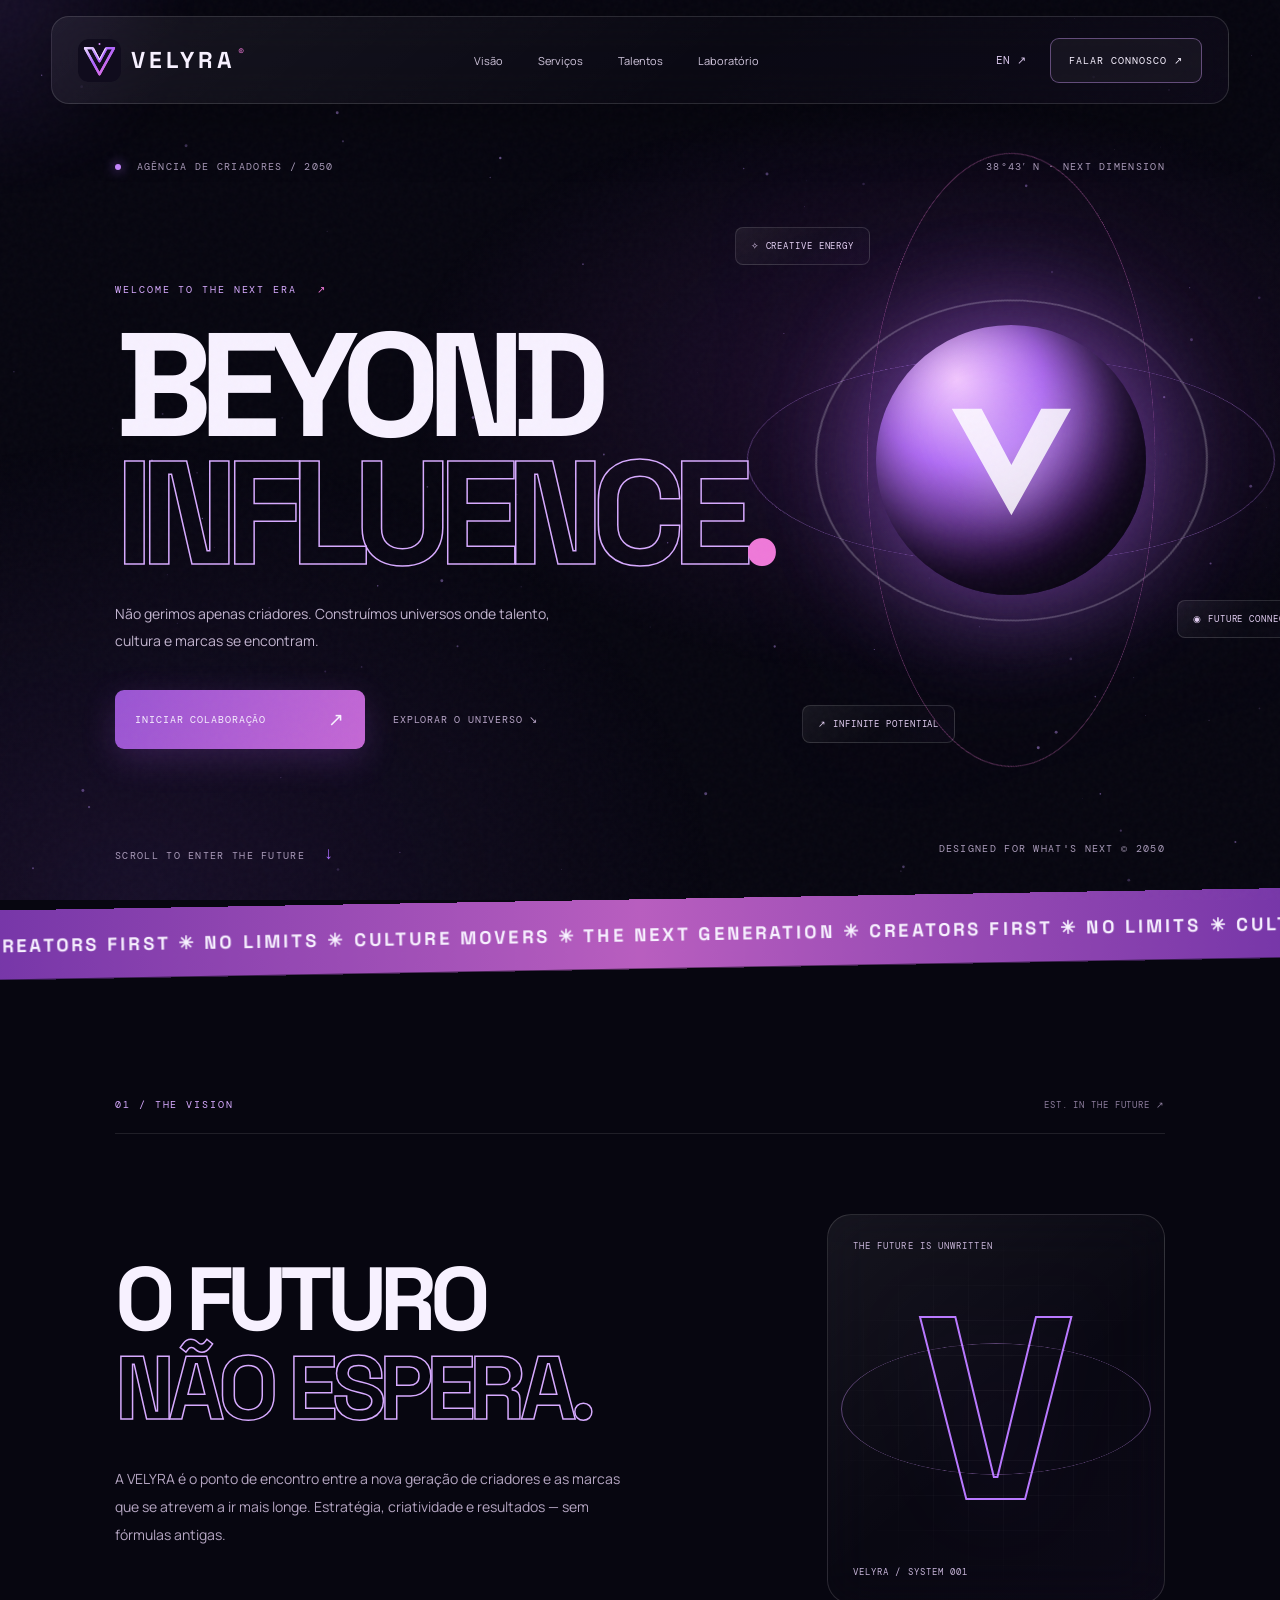
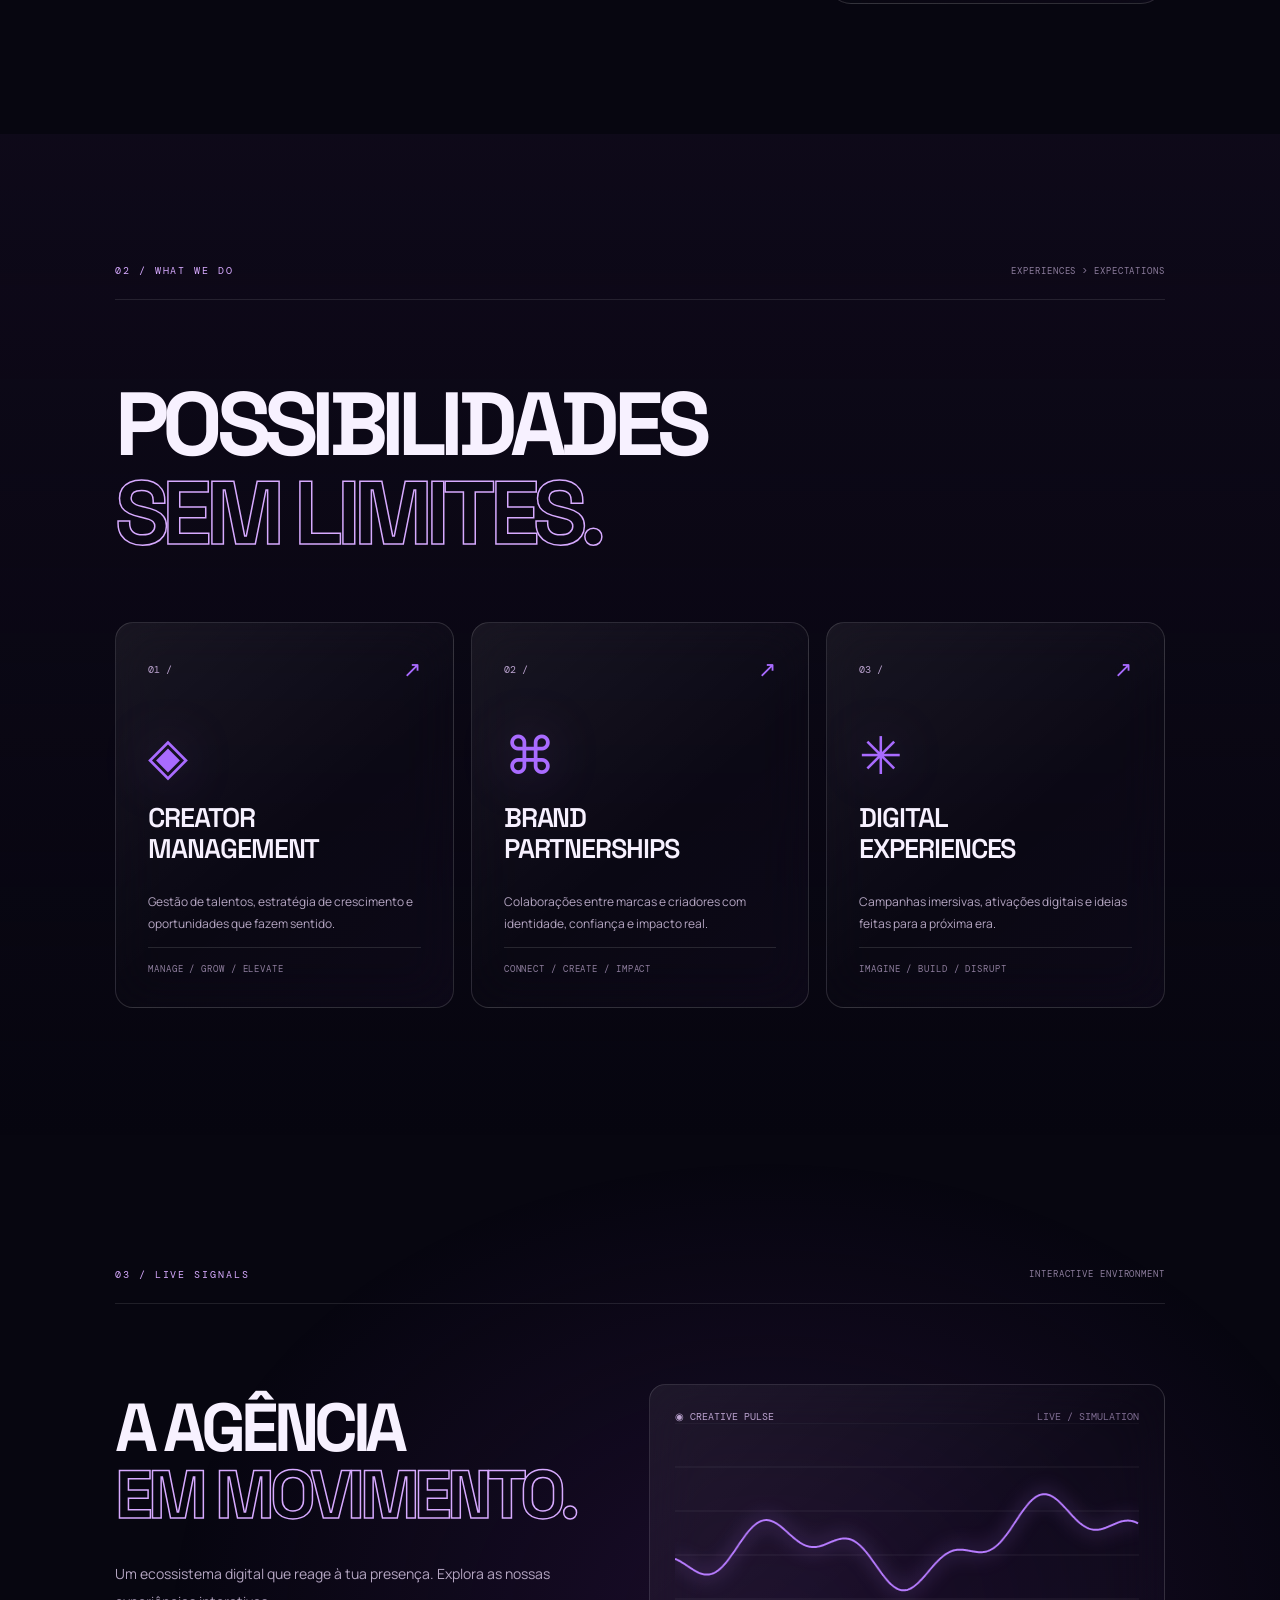
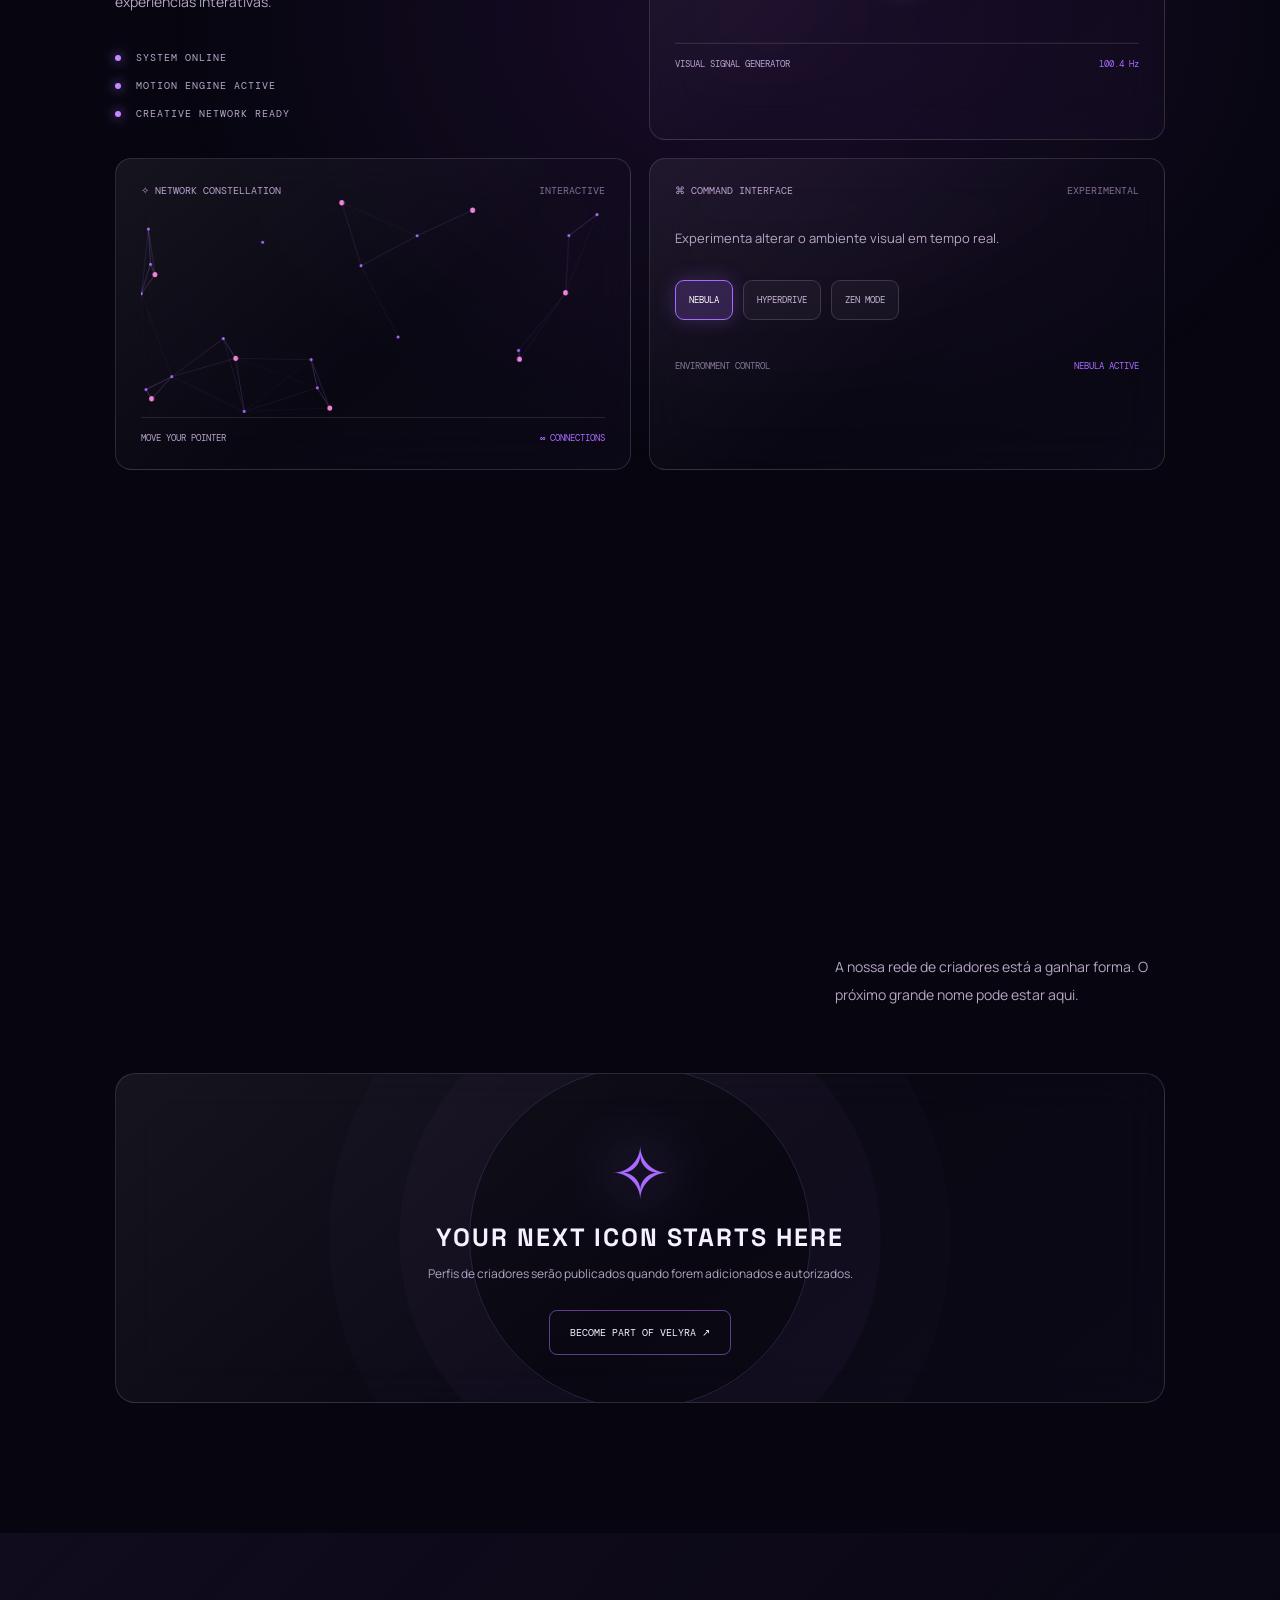
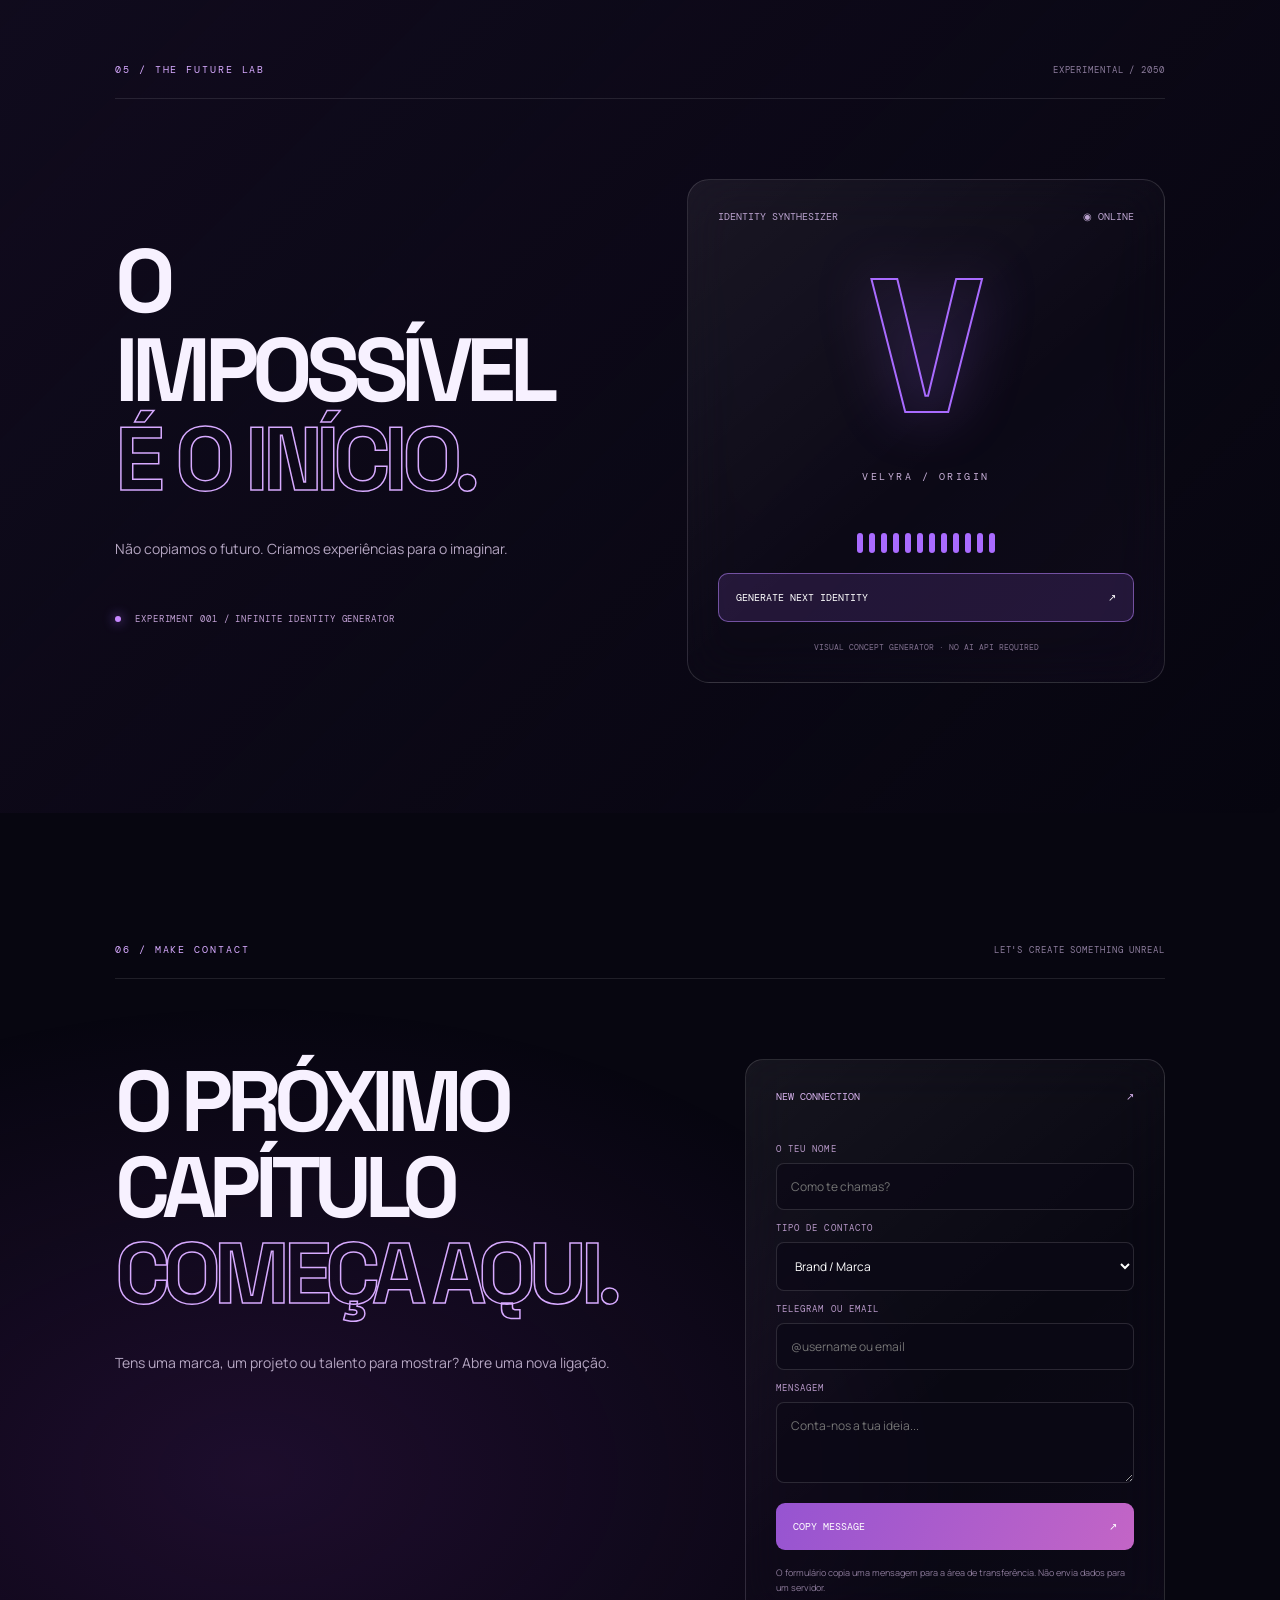
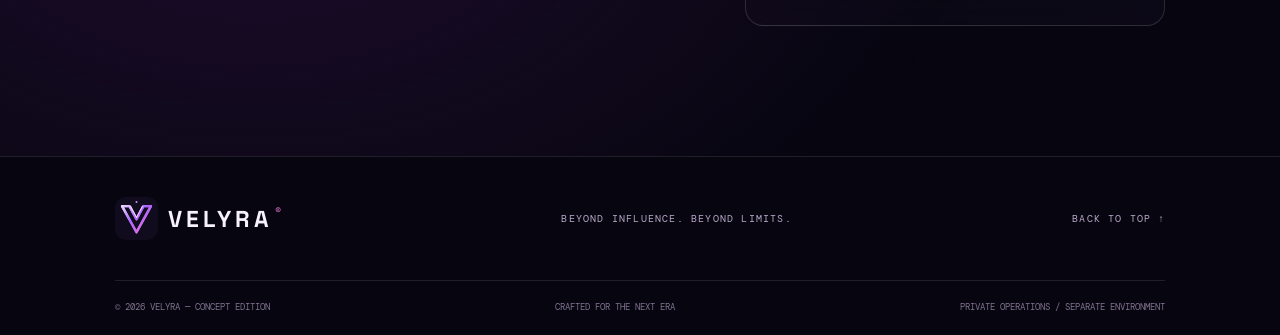
==== index.html @ 85951019 "VELYRA initial version" ====
<!doctype html><html lang="pt"><head><meta charset="utf-8"><meta name="viewport" content="width=device-width,initial-scale=1"><meta name="theme-color" content="#080711"><meta name="description" content="VELYRA — The future belongs to the creators."><title>VELYRA® — Beyond influence</title><link rel="preconnect" href="https://fonts.googleapis.com"><link rel="preconnect" href="https://fonts.gstatic.com" crossorigin><link href="https://fonts.googleapis.com/css2?family=DM+Mono:wght@400;500&family=Manrope:wght@400;500;600;700;800&family=Space+Grotesk:wght@400;500;600;700&display=swap" rel="stylesheet"><link rel="icon" href="logo.svg" type="image/svg+xml"><link rel="stylesheet" href="style.css"></head><body>
<div id="cursor-glow"></div><canvas id="starfield" aria-hidden="true"></canvas><div class="noise"></div><div class="progress" id="progress"></div>
<div class="loader" id="loader"><div class="loader-symbol"><svg viewBox="0 0 100 100"><path d="M12 17 50 85 88 17 69 17 50 53 31 17Z"/></svg></div><span>INITIALIZING THE FUTURE</span><div class="loader-bar"><i></i></div></div>
<header class="nav glass"><a href="#home" class="identity"><img src="logo.svg" alt="VELYRA logo"><span>VELYRA<sup>®</sup></span></a><nav><a href="#vision" data-pt="Visão" data-en="Vision">Visão</a><a href="#services" data-pt="Serviços" data-en="Services">Serviços</a><a href="#talent" data-pt="Talentos" data-en="Talent">Talentos</a><a href="#lab" data-pt="Laboratório" data-en="Lab">Laboratório</a></nav><div class="nav-right"><button class="language" id="langBtn">EN ↗</button><a class="nav-cta" href="#contact" data-pt="FALAR CONNOSCO ↗" data-en="LET'S TALK ↗">FALAR CONNOSCO ↗</a><button id="menuBtn" class="menu-btn" aria-label="Menu">☰</button></div></header>
<main><section id="home" class="hero"><div class="hero-metadata"><span><i class="live-dot"></i> <span data-pt="AGÊNCIA DE CRIADORES / 2050" data-en="CREATOR AGENCY / 2050">AGÊNCIA DE CRIADORES / 2050</span></span><span class="coord">38°43′ N · NEXT DIMENSION</span></div><div class="hero-text"><p class="eyebrow reveal">WELCOME TO THE NEXT ERA <span>↗</span></p><h1 class="hero-title"><span class="reveal">BEYOND</span><span class="reveal"><em>INFLUENCE</em><b>.</b></span></h1><p class="hero-sub reveal" data-pt="Não gerimos apenas criadores. Construímos universos onde talento, cultura e marcas se encontram." data-en="We don't just manage creators. We build universes where talent, culture and brands collide.">Não gerimos apenas criadores. Construímos universos onde talento, cultura e marcas se encontram.</p><div class="hero-actions reveal"><a class="primary-action magnetic" href="#contact"><span data-pt="INICIAR COLABORAÇÃO" data-en="START COLLABORATION">INICIAR COLABORAÇÃO</span><span class="arrow">↗</span></a><a class="text-action" href="#vision" data-pt="EXPLORAR O UNIVERSO ↘" data-en="EXPLORE THE UNIVERSE ↘">EXPLORAR O UNIVERSO ↘</a></div></div><div class="orbital" id="orbital"><div class="orbital-ring r1"></div><div class="orbital-ring r2"></div><div class="orbital-ring r3"></div><div class="orbital-core"><svg viewBox="0 0 100 100"><path d="M12 17 50 85 88 17 69 17 50 53 31 17Z"/></svg></div><div class="orbital-label l1 glass">✧ CREATIVE ENERGY</div><div class="orbital-label l2 glass">◉ FUTURE CONNECTED</div><div class="orbital-label l3 glass">↗ INFINITE POTENTIAL</div></div><div class="hero-bottom"><span>SCROLL TO ENTER THE FUTURE <b>↓</b></span><span>DESIGNED FOR WHAT'S NEXT © 2050</span></div></section>
<div class="marquee"><div class="marquee-track">CREATORS FIRST ✳ NO LIMITS ✳ CULTURE MOVERS ✳ THE NEXT GENERATION ✳ CREATORS FIRST ✳ NO LIMITS ✳ CULTURE MOVERS ✳ THE NEXT GENERATION ✳ </div></div>
<section id="vision" class="section vision"><div class="section-heading reveal"><span class="tag">01 / THE VISION</span><span class="section-coord">EST. IN THE FUTURE ↗</span></div><div class="vision-layout"><div><h2 class="massive reveal" data-pt="O FUTURO<br><i>NÃO ESPERA.</i>" data-en="THE FUTURE<br><i>WON'T WAIT.</i>">O FUTURO<br><i>NÃO ESPERA.</i></h2><p class="section-copy reveal" data-pt="A VELYRA é o ponto de encontro entre a nova geração de criadores e as marcas que se atrevem a ir mais longe. Estratégia, criatividade e resultados — sem fórmulas antigas." data-en="VELYRA is where the next generation of creators meets brands bold enough to go further. Strategy, creativity and results — no outdated playbooks.">A VELYRA é o ponto de encontro entre a nova geração de criadores e as marcas que se atrevem a ir mais longe. Estratégia, criatividade e resultados — sem fórmulas antigas.</p></div><div class="vision-object glass tilt"><div class="v-grid"></div><div class="v-glyph">V</div><div class="v-ring"></div><span>THE FUTURE IS UNWRITTEN</span><small>VELYRA / SYSTEM 001</small></div></div></section>
<section id="services" class="section services"><div class="section-heading reveal"><span class="tag">02 / WHAT WE DO</span><span class="section-coord">EXPERIENCES > EXPECTATIONS</span></div><h2 class="section-title reveal" data-pt="POSSIBILIDADES<br><em>SEM LIMITES.</em>" data-en="UNLIMITED<br><em>POSSIBILITIES.</em>">POSSIBILIDADES<br><em>SEM LIMITES.</em></h2><div class="service-grid"><article class="service-card glass tilt reveal"><div class="card-head"><span>01 /</span><span>↗</span></div><div class="service-icon">◈</div><h3>CREATOR<br>MANAGEMENT</h3><p data-pt="Gestão de talentos, estratégia de crescimento e oportunidades que fazem sentido." data-en="Talent management, growth strategy and opportunities that make sense.">Gestão de talentos, estratégia de crescimento e oportunidades que fazem sentido.</p><div class="card-line"></div><small>MANAGE / GROW / ELEVATE</small></article><article class="service-card glass tilt reveal"><div class="card-head"><span>02 /</span><span>↗</span></div><div class="service-icon">⌘</div><h3>BRAND<br>PARTNERSHIPS</h3><p data-pt="Colaborações entre marcas e criadores com identidade, confiança e impacto real." data-en="Brand and creator collaborations with identity, trust and genuine impact.">Colaborações entre marcas e criadores com identidade, confiança e impacto real.</p><div class="card-line"></div><small>CONNECT / CREATE / IMPACT</small></article><article class="service-card glass tilt reveal"><div class="card-head"><span>03 /</span><span>↗</span></div><div class="service-icon">✳</div><h3>DIGITAL<br>EXPERIENCES</h3><p data-pt="Campanhas imersivas, ativações digitais e ideias feitas para a próxima era." data-en="Immersive campaigns, digital activations and ideas made for the next era.">Campanhas imersivas, ativações digitais e ideias feitas para a próxima era.</p><div class="card-line"></div><small>IMAGINE / BUILD / DISRUPT</small></article></div></section>
<section class="section intelligence"><div class="section-heading reveal"><span class="tag">03 / LIVE SIGNALS</span><span class="section-coord">INTERACTIVE ENVIRONMENT</span></div><div class="intel-grid"><div class="intel-intro"><h2 class="section-title reveal" data-pt="A AGÊNCIA<br><em>EM MOVIMENTO.</em>" data-en="THE AGENCY<br><em>IN MOTION.</em>">A AGÊNCIA<br><em>EM MOVIMENTO.</em></h2><p class="section-copy reveal" data-pt="Um ecossistema digital que reage à tua presença. Explora as nossas experiências interativas." data-en="A digital ecosystem that responds to your presence. Explore our interactive experiences.">Um ecossistema digital que reage à tua presença. Explora as nossas experiências interativas.</p><div class="signal-list"><span><i></i> SYSTEM ONLINE</span><span><i></i> MOTION ENGINE ACTIVE</span><span><i></i> CREATIVE NETWORK READY</span></div></div><div class="signal-panel glass tilt"><div class="widget-head"><span>◉ CREATIVE PULSE</span><span>LIVE / SIMULATION</span></div><canvas id="pulseCanvas" width="520" height="220"></canvas><div class="widget-foot"><span>VISUAL SIGNAL GENERATOR</span><span id="pulseValue">98.4 Hz</span></div></div><div class="signal-panel glass tilt"><div class="widget-head"><span>✧ NETWORK CONSTELLATION</span><span>INTERACTIVE</span></div><canvas id="networkCanvas" width="520" height="220"></canvas><div class="widget-foot"><span>MOVE YOUR POINTER</span><span>∞ CONNECTIONS</span></div></div><div class="signal-panel glass command-widget"><div class="widget-head"><span>⌘ COMMAND INTERFACE</span><span>EXPERIMENTAL</span></div><p class="command-copy" data-pt="Experimenta alterar o ambiente visual em tempo real." data-en="Try changing the visual environment in real time.">Experimenta alterar o ambiente visual em tempo real.</p><div class="mode-options"><button class="mode-btn active" data-mode="nebula">NEBULA</button><button class="mode-btn" data-mode="hyper">HYPERDRIVE</button><button class="mode-btn" data-mode="zen">ZEN MODE</button></div><div class="command-foot">ENVIRONMENT CONTROL <span id="modeStatus">NEBULA ACTIVE</span></div></div></div></section>
<section id="talent" class="section talent"><div class="section-heading reveal"><span class="tag">04 / OUR UNIVERSE</span><span class="section-coord">TALENT DIRECTORY</span></div><div class="talent-head"><h2 class="section-title reveal" data-pt="TALENTO<br><em>SEM FRONTEIRAS.</em>" data-en="TALENT<br><em>WITHOUT BORDERS.</em>">TALENTO<br><em>SEM FRONTEIRAS.</em></h2><p class="section-copy" data-pt="A nossa rede de criadores está a ganhar forma. O próximo grande nome pode estar aqui." data-en="Our creator network is taking shape. The next big name could be here.">A nossa rede de criadores está a ganhar forma. O próximo grande nome pode estar aqui.</p></div><div class="talent-placeholder glass"><div class="talent-halo">✧</div><span>YOUR NEXT ICON STARTS HERE</span><p data-pt="Perfis de criadores serão publicados quando forem adicionados e autorizados." data-en="Creator profiles will appear once added and approved for publication.">Perfis de criadores serão publicados quando forem adicionados e autorizados.</p><a href="#contact" class="outline-action">BECOME PART OF VELYRA ↗</a></div></section>
<section id="lab" class="section lab"><div class="section-heading reveal"><span class="tag">05 / THE FUTURE LAB</span><span class="section-coord">EXPERIMENTAL / 2050</span></div><div class="lab-layout"><div><h2 class="section-title reveal" data-pt="O IMPOSSÍVEL<br><em>É O INÍCIO.</em>" data-en="IMPOSSIBLE<br><em>IS THE START.</em>">O IMPOSSÍVEL<br><em>É O INÍCIO.</em></h2><p class="section-copy" data-pt="Não copiamos o futuro. Criamos experiências para o imaginar." data-en="We don't copy the future. We create experiences to imagine it.">Não copiamos o futuro. Criamos experiências para o imaginar.</p><div class="lab-note"><i class="live-dot"></i> EXPERIMENT 001 / INFINITE IDENTITY GENERATOR</div></div><div class="lab-machine glass"><div class="machine-top"><span>IDENTITY SYNTHESIZER</span><span>◉ ONLINE</span></div><div class="machine-symbol" id="machineSymbol">V</div><div class="machine-name" id="machineName">VELYRA / ORIGIN</div><div class="machine-meter"><i></i><i></i><i></i><i></i><i></i><i></i><i></i><i></i><i></i><i></i><i></i><i></i></div><button id="generateBtn">GENERATE NEXT IDENTITY <span>↗</span></button><small>VISUAL CONCEPT GENERATOR · NO AI API REQUIRED</small></div></div></section>
<section id="contact" class="section contact-section"><div class="section-heading reveal"><span class="tag">06 / MAKE CONTACT</span><span class="section-coord">LET'S CREATE SOMETHING UNREAL</span></div><div class="contact-layout"><div><h2 class="contact-title reveal" data-pt="O PRÓXIMO<br>CAPÍTULO<br><em>COMEÇA AQUI.</em>" data-en="THE NEXT<br>CHAPTER<br><em>STARTS HERE.</em>">O PRÓXIMO<br>CAPÍTULO<br><em>COMEÇA AQUI.</em></h2><p class="section-copy" data-pt="Tens uma marca, um projeto ou talento para mostrar? Abre uma nova ligação." data-en="Have a brand, a project or talent to share? Open a new connection.">Tens uma marca, um projeto ou talento para mostrar? Abre uma nova ligação.</p></div><form class="contact-form glass" id="contactForm"><div class="form-top"><span>NEW CONNECTION</span><span>↗</span></div><label for="contactName" data-pt="O TEU NOME" data-en="YOUR NAME">O TEU NOME</label><input id="contactName" required maxlength="100" placeholder="Como te chamas?"><label for="contactType" data-pt="TIPO DE CONTACTO" data-en="CONTACT TYPE">TIPO DE CONTACTO</label><select id="contactType"><option>Brand / Marca</option><option>Creator / Criador</option><option>Other / Outro</option></select><label for="contactTelegram">TELEGRAM OU EMAIL</label><input id="contactTelegram" required maxlength="150" placeholder="@username ou email"><label for="contactMessage" data-pt="MENSAGEM" data-en="MESSAGE">MENSAGEM</label><textarea id="contactMessage" rows="3" maxlength="1000" placeholder="Conta-nos a tua ideia..."></textarea><button type="submit">COPY MESSAGE <span>↗</span></button><small data-pt="O formulário copia uma mensagem para a área de transferência. Não envia dados para um servidor." data-en="This form copies a message to your clipboard. No data is sent to a server.">O formulário copia uma mensagem para a área de transferência. Não envia dados para um servidor.</small></form></div></section></main>
<footer class="footer"><div class="footer-main"><a class="identity" href="#home"><img src="logo.svg" alt=""><span>VELYRA<sup>®</sup></span></a><span>BEYOND INFLUENCE. BEYOND LIMITS.</span><a href="#home">BACK TO TOP ↑</a></div><div class="footer-bottom"><span>© 2026 VELYRA — CONCEPT EDITION</span><span>CRAFTED FOR THE NEXT ERA</span><span>PRIVATE OPERATIONS / SEPARATE ENVIRONMENT</span></div></footer><script src="app.js" defer></script></body></html>
---- style.css ----
:root{--bg:#070610;--ink:#f7f1ff;--muted:#a39ab4;--violet:#a96bff;--pink:#ef79d9;--line:#ffffff1a;--glass:#ffffff08;--glow:#a96bff40}*{box-sizing:border-box}html{scroll-behavior:smooth}body{margin:0;background:var(--bg);color:var(--ink);font-family:Manrope,Arial,sans-serif;overflow-x:hidden}body[data-mode=hyper]{--violet:#63f5f4;--pink:#c97bff;--glow:#63f5f455}body[data-mode=zen]{--violet:#d7c4ff;--pink:#a8b5ff;--glow:#ffffff12}body[data-mode=zen] #starfield{opacity:.22}a{text-decoration:none;color:inherit}button,input,textarea,select{font:inherit}button{cursor:pointer}::selection{background:#aa69ff;color:#fff}#cursor-glow{width:420px;height:420px;border-radius:50%;position:fixed;z-index:0;pointer-events:none;background:radial-gradient(circle,var(--glow),transparent 65%);transform:translate(-50%,-50%);opacity:.45;filter:blur(22px);transition:opacity .3s}#starfield{position:fixed;inset:0;z-index:-1;width:100%;height:100%;opacity:.8;pointer-events:none}.noise{position:fixed;inset:0;pointer-events:none;z-index:20;opacity:.09;background-image:url("data:image/svg+xml,%3Csvg viewBox='0 0 200 200' xmlns='http://www.w3.org/2000/svg'%3E%3Cfilter id='n'%3E%3CfeTurbulence type='fractalNoise' baseFrequency='.9' numOctaves='3' stitchTiles='stitch'/%3E%3C/filter%3E%3Crect width='100%25' height='100%25' filter='url(%23n)' opacity='.3'/%3E%3C/svg%3E")}.progress{position:fixed;top:0;left:0;height:2px;background:linear-gradient(90deg,var(--violet),var(--pink));z-index:110;width:0;box-shadow:0 0 20px var(--violet)}.glass{background:linear-gradient(140deg,#ffffff10,#ffffff03 55%,#bd75ff08);border:1px solid #ffffff22;backdrop-filter:blur(25px);-webkit-backdrop-filter:blur(25px)}.loader{position:fixed;inset:0;z-index:120;background:#070610;display:flex;align-items:center;justify-content:center;flex-direction:column;gap:28px;transition:opacity .8s,visibility .8s}.loader.done{opacity:0;visibility:hidden}.loader-symbol{width:90px;animation:loaderPulse 1.5s ease-in-out infinite}.loader-symbol svg{fill:#a96bff}.loader>span{font:10px 'DM Mono';letter-spacing:.3em;color:#bda4d8}.loader-bar{width:190px;height:2px;background:#ffffff1a;overflow:hidden}.loader-bar i{display:block;width:100%;height:100%;background:var(--violet);animation:loadBar 1.5s ease-in-out}.nav{height:88px;position:fixed;z-index:60;top:16px;left:4%;width:92%;border-radius:18px;display:flex;align-items:center;justify-content:space-between;padding:0 26px;box-shadow:0 15px 60px #0004}.identity{display:inline-flex;align-items:center;gap:10px;font:800 23px 'Space Grotesk';letter-spacing:.18em}.identity img{width:43px;height:43px;border-radius:11px}.identity sup{font:10px Manrope;letter-spacing:0;vertical-align:top;color:var(--pink);margin-left:2px}.nav nav{display:flex;gap:35px}.nav nav a{font-size:11px;color:#d3c8df;transition:.25s}.nav nav a:hover{color:var(--pink)}.nav-right{display:flex;gap:18px;align-items:center}.language,.menu-btn{border:0;background:none;color:#d6c4e8;font:11px 'DM Mono'}.nav-cta{font:10px 'DM Mono';letter-spacing:.1em;padding:15px 18px;border:1px solid #d8a4ff66;border-radius:9px;background:#ffffff0b;transition:.25s}.nav-cta:hover{background:#ad65ff30;box-shadow:0 0 25px var(--glow)}.menu-btn{display:none;font-size:20px}.hero{min-height:880px;height:100vh;max-height:1080px;position:relative;overflow:hidden;padding:160px 9% 60px;background:radial-gradient(ellipse at 72% 43%,#51216c55,transparent 40%),radial-gradient(ellipse at 10% 100%,#39205a55,transparent 36%)}.hero-metadata,.hero-bottom{display:flex;justify-content:space-between;font:10px 'DM Mono';letter-spacing:.13em;color:#a99ab9}.hero-metadata{position:relative;z-index:2}.live-dot,.signal-list i{width:6px;height:6px;border-radius:50%;display:inline-block;background:#c788ff;box-shadow:0 0 12px var(--violet);margin-right:8px;animation:blink 2s infinite}.hero-text{position:relative;z-index:3;margin-top:110px;max-width:920px}.eyebrow,.tag{font:10px 'DM Mono';letter-spacing:.19em;color:#d7aaff}.eyebrow span{color:var(--pink);margin-left:12px}.hero-title{font:700 clamp(80px,11.5vw,188px)/.87 'Space Grotesk';letter-spacing:-.095em;margin:25px 0 24px}.hero-title>span{display:block}.hero-title em,.section-title em,.massive i,.contact-title em{font-style:normal;color:transparent;-webkit-text-stroke:1.5px #d7aaff}.hero-title b{color:var(--pink)}.hero-sub{font-size:14px;color:#c2b4cf;max-width:480px;line-height:1.9}.hero-actions{display:flex;gap:28px;align-items:center;margin-top:36px}.primary-action{display:flex;gap:38px;align-items:center;justify-content:space-between;background:linear-gradient(115deg,#9955d3,#c568d5);padding:17px 20px;border-radius:9px;min-width:250px;font:10px 'DM Mono';letter-spacing:.09em;box-shadow:0 10px 35px #b45cf533;transition:transform .2s}.primary-action:hover{box-shadow:0 10px 45px #b45cf588}.primary-action .arrow{font-size:19px}.text-action{font:10px 'DM Mono';letter-spacing:.08em;color:#b8a5c8}.orbital{position:absolute;width:min(48vw,680px);height:min(48vw,680px);top:17%;right:-3%;pointer-events:none;filter:drop-shadow(0 0 65px #b365ff44);animation:float 8s ease-in-out infinite}.orbital-ring{position:absolute;border:1px solid #c789ff66;border-radius:50%;inset:7%;transform:rotateX(67deg) rotate(-28deg);animation:orbit 22s linear infinite}.orbital-ring.r2{inset:0;transform:rotateY(62deg) rotate(40deg);border-color:#f57ad966;animation:orbitReverse 27s linear infinite}.orbital-ring.r3{inset:18%;border:2px solid #ffffff3b;transform:rotateX(35deg) rotate(20deg);animation:orbit 17s linear infinite}.orbital-core{position:absolute;inset:28%;border-radius:50%;display:grid;place-items:center;background:radial-gradient(circle at 30% 20%,#f3c8ff,#b16cf5 30%,#34114e 70%,#130b24);box-shadow:inset -25px -30px 65px #080610,0 0 110px #ad63f577;animation:coreBreath 4s ease-in-out infinite}.orbital-core svg{width:58%;fill:#ffffffd5;filter:drop-shadow(0 0 25px #fff7)}.orbital-label{position:absolute;font:9px 'DM Mono';letter-spacing:.1em;padding:12px 15px;border-radius:8px;color:#e5d0f5;animation:float 5s ease-in-out infinite}.l1{top:12%;left:5%}.l2{bottom:21%;right:0;animation-delay:-2s}.l3{bottom:4%;left:16%;animation-delay:-3s}.hero-bottom{position:absolute;bottom:36px;left:9%;right:9%}.hero-bottom b{color:var(--violet);margin-left:12px;font-size:17px}.marquee{height:68px;background:linear-gradient(90deg,#7636a8,#b85ebf,#7636a8);display:flex;align-items:center;overflow:hidden;transform:rotate(-1deg) scale(1.02);position:relative;z-index:3}.marquee-track{font:700 18px 'Space Grotesk';letter-spacing:.16em;white-space:nowrap;animation:marquee 25s linear infinite}.section{padding:130px 9%;position:relative}.section-heading{display:flex;align-items:center;justify-content:space-between;margin-bottom:80px;padding-bottom:22px;border-bottom:1px solid var(--line)}.section-coord{font:9px 'DM Mono';color:#8d7d9d;letter-spacing:.1em}.vision-layout{display:grid;grid-template-columns:1.3fr .7fr;gap:8%;align-items:center}.massive,.section-title{font:700 clamp(47px,7vw,110px)/.99 'Space Grotesk';letter-spacing:-.075em;margin:0}.section-copy{font-size:14px;line-height:2;color:#b5a6c2;max-width:510px;margin-top:32px}.vision-object{height:390px;border-radius:24px;position:relative;overflow:hidden;display:grid;place-items:center;transform-style:preserve-3d}.v-grid{position:absolute;inset:0;background-image:linear-gradient(#ffffff0d 1px,transparent 1px),linear-gradient(90deg,#ffffff0d 1px,transparent 1px);background-size:35px 35px;mask-image:radial-gradient(circle,#000,transparent 75%)}.v-glyph{font:700 260px 'Space Grotesk';color:transparent;-webkit-text-stroke:2px #b979ff;filter:drop-shadow(0 0 40px #b979ff66);animation:float 6s infinite}.v-ring{position:absolute;width:310px;height:310px;border:1px solid #d39aff66;border-radius:50%;transform:rotateX(65deg);animation:orbit 16s linear infinite}.vision-object>span,.vision-object>small{position:absolute;left:25px;font:9px 'DM Mono';letter-spacing:.12em;color:#c9b6da}.vision-object>span{top:25px}.vision-object>small{bottom:25px}.services{background:linear-gradient(180deg,#120b1eaa,transparent)}.service-grid{display:grid;grid-template-columns:repeat(3,1fr);gap:17px;margin-top:65px}.service-card{padding:32px;border-radius:18px;min-height:385px;display:flex;flex-direction:column;transition:border-color .3s,box-shadow .3s;transform-style:preserve-3d}.service-card:hover{border-color:#b878ff99;box-shadow:0 15px 70px #a864ff22}.card-head,.widget-head,.widget-foot,.machine-top{display:flex;justify-content:space-between;align-items:center;font:10px 'DM Mono';color:#bba3cf}.card-head span:last-child{font-size:22px;color:var(--violet)}.service-icon{font-size:52px;color:var(--violet);margin:35px 0 12px;filter:drop-shadow(0 0 25px var(--glow))}.service-card h3{font:600 27px/1.15 'Space Grotesk';letter-spacing:-.04em;margin:0 0 15px}.service-card p{font-size:12px;color:#b5a6c2;line-height:1.8}.card-line{height:1px;background:#ffffff1e;margin:auto 0 15px}.service-card small{font:9px 'DM Mono';letter-spacing:.1em;color:#8f7e9e}.intelligence{background:radial-gradient(ellipse at 60% 45%,#401a5e55,transparent 55%)}.intel-grid{display:grid;grid-template-columns:1fr 1fr;gap:18px}.intel-intro{padding:10px 25px 20px 0}.intel-intro .section-title{font-size:clamp(40px,5.3vw,76px)}.signal-list{display:flex;flex-direction:column;gap:15px;margin-top:35px}.signal-list span{font:10px 'DM Mono';color:#b7a6c8;letter-spacing:.1em}.signal-panel{border-radius:16px;padding:25px;min-height:305px;overflow:hidden}.widget-head span:last-child{color:#7f6d92}.signal-panel canvas{width:100%;height:220px;display:block}.widget-foot{font-size:9px;border-top:1px solid var(--line);padding-top:14px}.widget-foot span:last-child{color:var(--violet)}.command-copy{font-size:13px;color:#b6a7c5;line-height:1.8;margin:30px 0}.mode-options{display:flex;flex-wrap:wrap;gap:10px}.mode-btn{background:#ffffff09;border:1px solid #ffffff25;color:#c8b5da;border-radius:9px;padding:13px;font:9px 'DM Mono';transition:.3s}.mode-btn:hover,.mode-btn.active{background:#a96bff33;border-color:var(--violet);color:white;box-shadow:0 0 20px var(--glow)}.command-foot{display:flex;justify-content:space-between;margin-top:40px;font:9px 'DM Mono';color:#887898}.command-foot span{color:var(--violet)}.talent-head{display:flex;justify-content:space-between;align-items:end;gap:30px}.talent-head .section-copy{max-width:330px}.talent-placeholder{border-radius:20px;min-height:330px;margin-top:50px;display:flex;align-items:center;justify-content:center;flex-direction:column;text-align:center;position:relative;overflow:hidden}.talent-placeholder:before{content:'';position:absolute;width:340px;height:340px;border:1px solid #ab7be933;border-radius:50%;box-shadow:0 0 0 70px #a96bff07,0 0 0 140px #a96bff04;animation:coreBreath 5s infinite}.talent-halo{font-size:72px;color:var(--violet);filter:drop-shadow(0 0 30px var(--violet));animation:orbit 20s linear infinite}.talent-placeholder>span{font:700 25px 'Space Grotesk';letter-spacing:.08em;position:relative}.talent-placeholder p{font-size:12px;color:#b4a5c2;position:relative}.outline-action{margin-top:16px;border:1px solid #a96bff88;border-radius:8px;padding:15px 20px;font:10px 'DM Mono';position:relative}.lab{background:linear-gradient(135deg,#160e25a8,transparent)}.lab-layout{display:grid;grid-template-columns:1fr 1fr;gap:9%;align-items:center}.lab-note{margin-top:50px;font:9px 'DM Mono';letter-spacing:.1em;color:#c3a2d6}.lab-machine{padding:30px;border-radius:22px;min-height:470px;text-align:center}.machine-symbol{font:700 190px 'Space Grotesk';color:transparent;-webkit-text-stroke:2px var(--violet);text-shadow:0 0 60px var(--glow);line-height:1.3;transition:transform .4s,filter .4s}.machine-symbol.spinning{transform:rotateY(360deg) scale(.7);filter:blur(5px)}.machine-name{font:10px 'DM Mono';letter-spacing:.25em;color:#c8b0d8}.machine-meter{display:flex;justify-content:center;align-items:end;gap:6px;height:50px;margin:20px 0}.machine-meter i{width:6px;height:20px;background:var(--violet);border-radius:4px;animation:meter 1.2s infinite alternate}.machine-meter i:nth-child(3n){animation-delay:-.5s}.machine-meter i:nth-child(4n){animation-delay:-.9s}.lab-machine button{background:#a96bff25;border:1px solid #b985ff88;color:#fff;border-radius:10px;width:100%;padding:17px;font:10px 'DM Mono';display:flex;justify-content:space-between;transition:.3s}.lab-machine button:hover{background:#a96bff55}.lab-machine>small{display:block;margin-top:20px;color:#80708e;font:8px 'DM Mono'}.contact-section{background:radial-gradient(ellipse at 20% 70%,#4c1c6755,transparent 50%)}.contact-layout{display:grid;grid-template-columns:1fr 420px;gap:7%;align-items:start}.contact-title{font:700 clamp(55px,6.7vw,105px)/1 'Space Grotesk';letter-spacing:-.08em;margin:0}.contact-form{padding:30px;border-radius:18px;display:flex;flex-direction:column}.form-top{display:flex;justify-content:space-between;font:10px 'DM Mono';color:#d7b2ee;margin-bottom:28px}.contact-form label{font:9px 'DM Mono';letter-spacing:.12em;color:#b99aca;margin:12px 0 8px}.contact-form input,.contact-form select,.contact-form textarea{border:1px solid #ffffff22;background:#0c0816a8;color:white;padding:14px;border-radius:8px;outline:none;resize:vertical;font-size:12px}.contact-form input:focus,.contact-form textarea:focus{border-color:var(--violet)}.contact-form button{background:linear-gradient(115deg,#9654d1,#c365c6);border:0;color:white;padding:17px;border-radius:9px;margin-top:20px;display:flex;justify-content:space-between;font:10px 'DM Mono'}.contact-form>small{font-size:9px;color:#8d7b9b;line-height:1.6;margin-top:16px}.footer{padding:40px 9% 22px;border-top:1px solid var(--line)}.footer-main,.footer-bottom{display:flex;justify-content:space-between;align-items:center;gap:20px}.footer-main>span,.footer-main>a:last-child{font:10px 'DM Mono';letter-spacing:.12em;color:#b8a7c7}.footer-bottom{border-top:1px solid var(--line);margin-top:40px;padding-top:20px;font:9px 'DM Mono';color:#81728f}.footer-bottom a{color:#b69bcd}.reveal{opacity:0;transform:translateY(35px);transition:opacity .9s ease,transform .9s cubic-bezier(.16,1,.3,1)}.reveal.visible{opacity:1;transform:translateY(0)}@keyframes float{0%,100%{translate:0 0}50%{translate:0 -18px}}@keyframes orbit{to{rotate:360deg}}@keyframes orbitReverse{to{rotate:-360deg}}@keyframes coreBreath{0%,100%{filter:brightness(1)}50%{filter:brightness(1.35)}}@keyframes marquee{to{transform:translateX(-50%)}}@keyframes blink{50%{opacity:.3}}@keyframes meter{to{height:42px;opacity:.5}}@keyframes loaderPulse{50%{transform:scale(1.15);filter:drop-shadow(0 0 30px #a96bff)}}@keyframes loadBar{from{transform:translateX(-100%)}to{transform:translateX(0)}}
@media(max-width:1100px){.nav nav{gap:16px}.hero-title{font-size:12vw}.orbital{right:-17%;opacity:.55}.contact-layout{grid-template-columns:1fr 380px}}@media(max-width:850px){.nav{top:10px;left:3%;width:94%;height:72px;padding:0 14px}.nav nav{display:none;position:absolute;top:80px;left:0;right:0;background:#160e24f5;padding:20px;border:1px solid #ffffff30;border-radius:15px;flex-direction:column}.nav nav.open{display:flex}.menu-btn{display:block}.nav-cta{display:none}.hero{padding:160px 7% 60px;min-height:760px}.hero-text{margin-top:100px}.hero-title{font-size:13vw}.orbital{width:70vw;height:70vw;right:-27%;top:20%;opacity:.4}.hero-bottom{left:7%;right:7%}.section{padding:90px 7%}.section-heading{margin-bottom:55px}.vision-layout,.lab-layout,.contact-layout{grid-template-columns:1fr;gap:45px}.vision-object{height:300px}.service-grid{grid-template-columns:1fr}.service-card{min-height:310px}.intel-grid{grid-template-columns:1fr}.talent-head{display:block}.contact-title{font-size:10vw}.contact-form{max-width:560px}.footer-main>span{display:none}}@media(max-width:540px){.identity{font-size:18px;letter-spacing:.1em}.identity img{width:36px;height:36px}.hero{min-height:700px;padding-top:130px}.hero-text{margin-top:125px}.hero-title{font-size:14.3vw}.hero-metadata .coord,.hero-bottom span:last-child,.section-coord{display:none}.hero-actions{align-items:start;flex-direction:column}.orbital{top:15%;right:-20%;width:85vw;height:85vw}.orbital-label{display:none}.massive,.section-title{font-size:11vw}.talent-placeholder>span{font-size:16px}.contact-title{font-size:12vw}.footer-main{align-items:start;flex-direction:column}.footer-bottom{flex-wrap:wrap;font-size:8px}.section{padding:75px 6%}.hero-bottom{font-size:8px}}@media(prefers-reduced-motion:reduce){*,*:before,*:after{animation-duration:.01ms!important;transition-duration:.01ms!important;scroll-behavior:auto!important}.reveal{opacity:1;transform:none}}
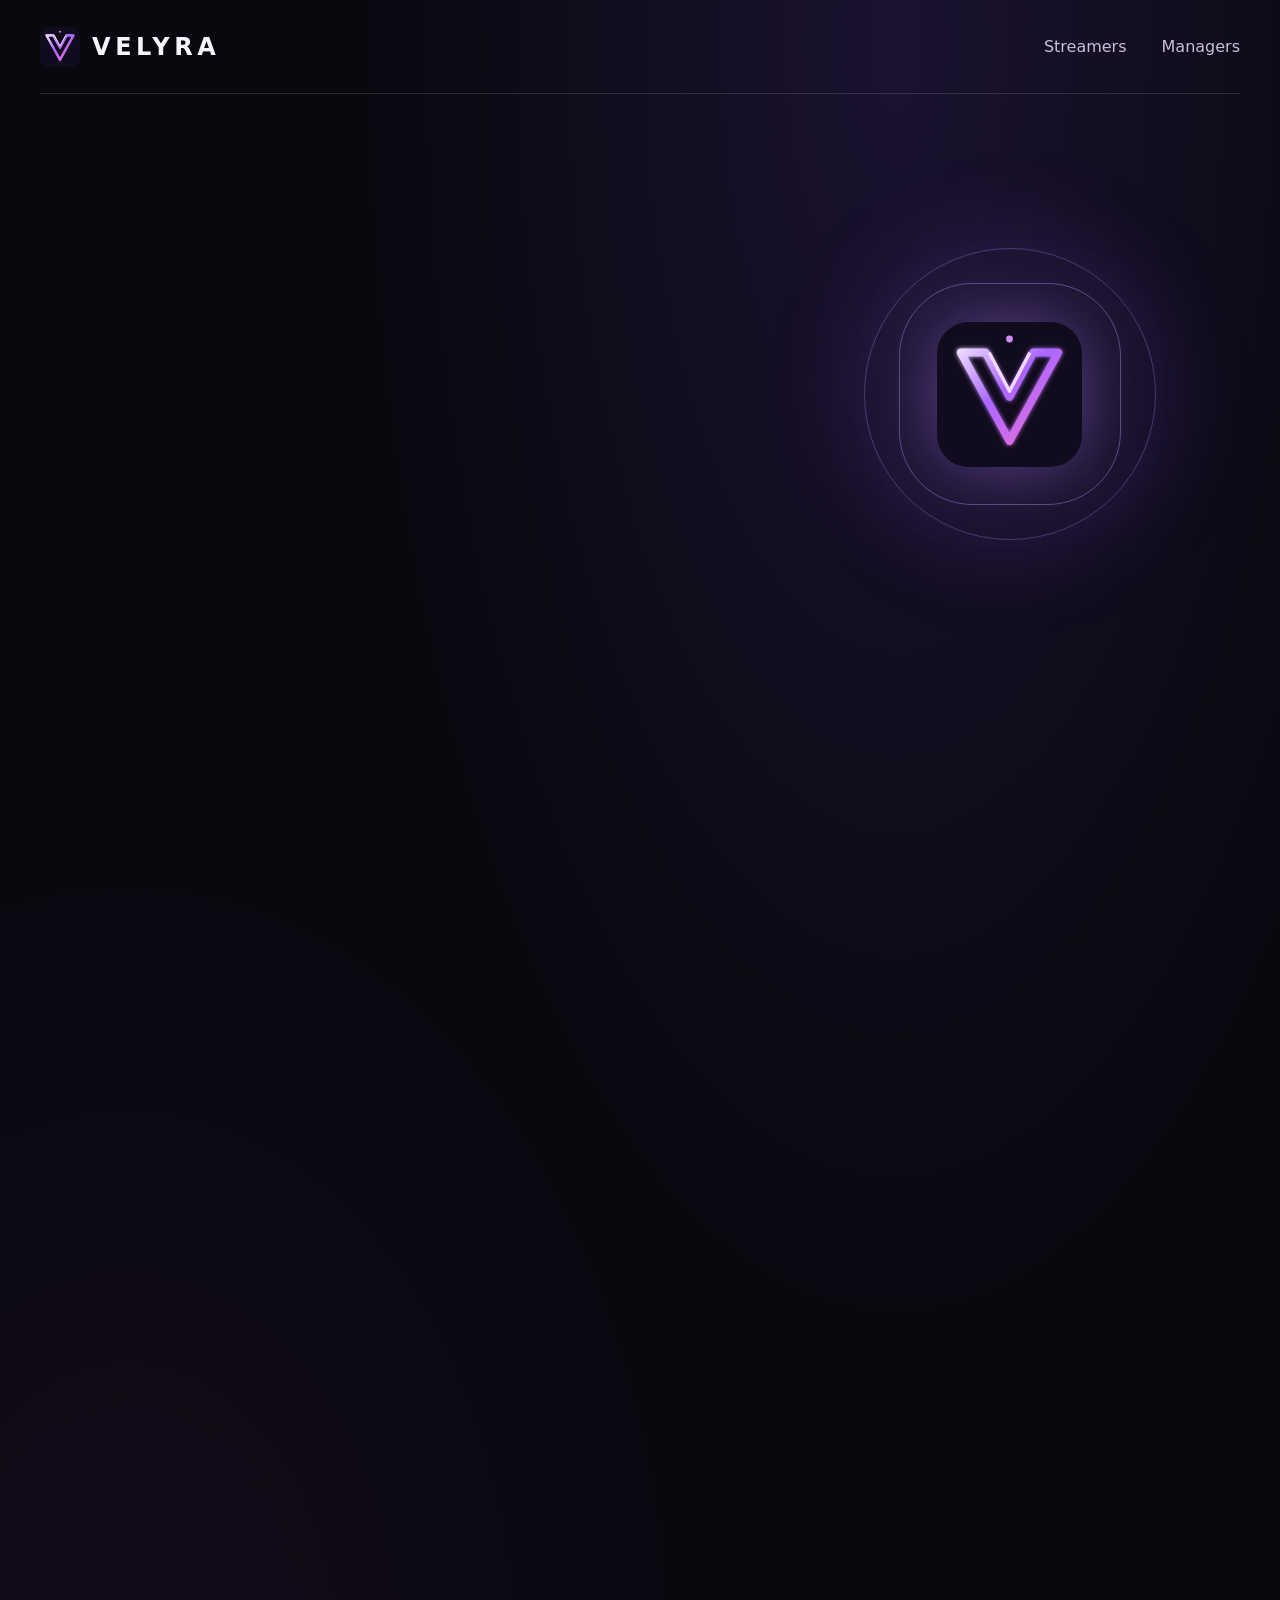
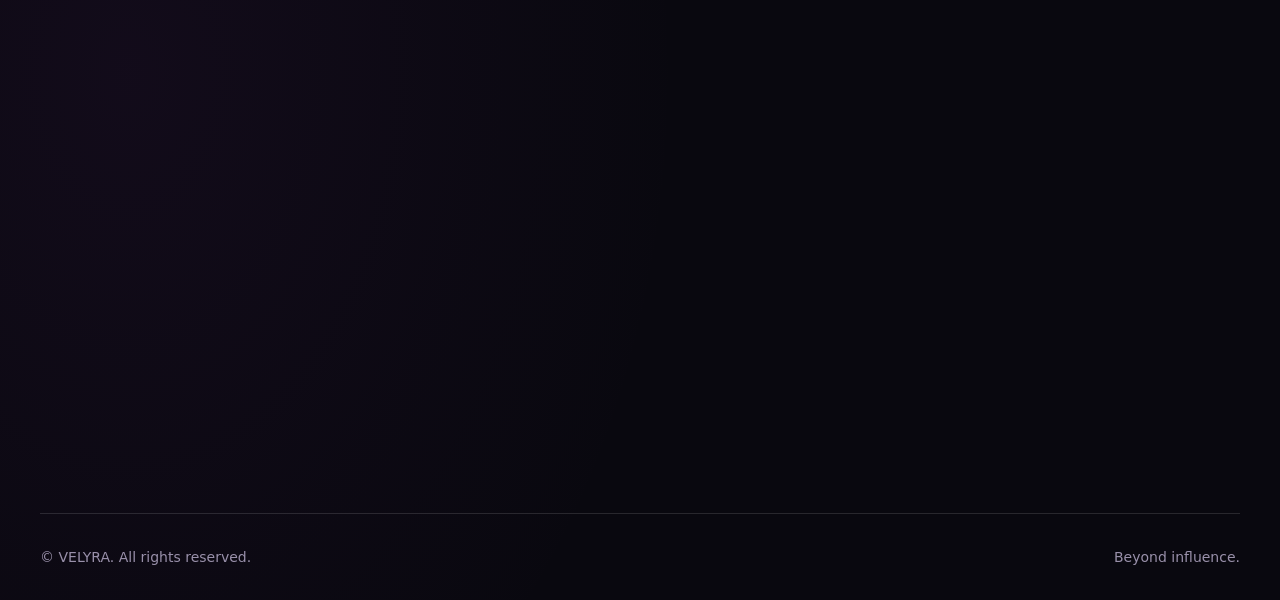
==== commit a917acf0: "VELYRA Control: update public website" ====
--- a/index.html
+++ b/index.html
@@ -1,13 +1 @@
-<!doctype html><html lang="pt"><head><meta charset="utf-8"><meta name="viewport" content="width=device-width,initial-scale=1"><meta name="theme-color" content="#080711"><meta name="description" content="VELYRA — The future belongs to the creators."><title>VELYRA® — Beyond influence</title><link rel="preconnect" href="https://fonts.googleapis.com"><link rel="preconnect" href="https://fonts.gstatic.com" crossorigin><link href="https://fonts.googleapis.com/css2?family=DM+Mono:wght@400;500&family=Manrope:wght@400;500;600;700;800&family=Space+Grotesk:wght@400;500;600;700&display=swap" rel="stylesheet"><link rel="icon" href="logo.svg" type="image/svg+xml"><link rel="stylesheet" href="style.css"></head><body>
-<div id="cursor-glow"></div><canvas id="starfield" aria-hidden="true"></canvas><div class="noise"></div><div class="progress" id="progress"></div>
-<div class="loader" id="loader"><div class="loader-symbol"><svg viewBox="0 0 100 100"><path d="M12 17 50 85 88 17 69 17 50 53 31 17Z"/></svg></div><span>INITIALIZING THE FUTURE</span><div class="loader-bar"><i></i></div></div>
-<header class="nav glass"><a href="#home" class="identity"><img src="logo.svg" alt="VELYRA logo"><span>VELYRA<sup>®</sup></span></a><nav><a href="#vision" data-pt="Visão" data-en="Vision">Visão</a><a href="#services" data-pt="Serviços" data-en="Services">Serviços</a><a href="#talent" data-pt="Talentos" data-en="Talent">Talentos</a><a href="#lab" data-pt="Laboratório" data-en="Lab">Laboratório</a></nav><div class="nav-right"><button class="language" id="langBtn">EN ↗</button><a class="nav-cta" href="#contact" data-pt="FALAR CONNOSCO ↗" data-en="LET'S TALK ↗">FALAR CONNOSCO ↗</a><button id="menuBtn" class="menu-btn" aria-label="Menu">☰</button></div></header>
-<main><section id="home" class="hero"><div class="hero-metadata"><span><i class="live-dot"></i> <span data-pt="AGÊNCIA DE CRIADORES / 2050" data-en="CREATOR AGENCY / 2050">AGÊNCIA DE CRIADORES / 2050</span></span><span class="coord">38°43′ N · NEXT DIMENSION</span></div><div class="hero-text"><p class="eyebrow reveal">WELCOME TO THE NEXT ERA <span>↗</span></p><h1 class="hero-title"><span class="reveal">BEYOND</span><span class="reveal"><em>INFLUENCE</em><b>.</b></span></h1><p class="hero-sub reveal" data-pt="Não gerimos apenas criadores. Construímos universos onde talento, cultura e marcas se encontram." data-en="We don't just manage creators. We build universes where talent, culture and brands collide.">Não gerimos apenas criadores. Construímos universos onde talento, cultura e marcas se encontram.</p><div class="hero-actions reveal"><a class="primary-action magnetic" href="#contact"><span data-pt="INICIAR COLABORAÇÃO" data-en="START COLLABORATION">INICIAR COLABORAÇÃO</span><span class="arrow">↗</span></a><a class="text-action" href="#vision" data-pt="EXPLORAR O UNIVERSO ↘" data-en="EXPLORE THE UNIVERSE ↘">EXPLORAR O UNIVERSO ↘</a></div></div><div class="orbital" id="orbital"><div class="orbital-ring r1"></div><div class="orbital-ring r2"></div><div class="orbital-ring r3"></div><div class="orbital-core"><svg viewBox="0 0 100 100"><path d="M12 17 50 85 88 17 69 17 50 53 31 17Z"/></svg></div><div class="orbital-label l1 glass">✧ CREATIVE ENERGY</div><div class="orbital-label l2 glass">◉ FUTURE CONNECTED</div><div class="orbital-label l3 glass">↗ INFINITE POTENTIAL</div></div><div class="hero-bottom"><span>SCROLL TO ENTER THE FUTURE <b>↓</b></span><span>DESIGNED FOR WHAT'S NEXT © 2050</span></div></section>
-<div class="marquee"><div class="marquee-track">CREATORS FIRST ✳ NO LIMITS ✳ CULTURE MOVERS ✳ THE NEXT GENERATION ✳ CREATORS FIRST ✳ NO LIMITS ✳ CULTURE MOVERS ✳ THE NEXT GENERATION ✳ </div></div>
-<section id="vision" class="section vision"><div class="section-heading reveal"><span class="tag">01 / THE VISION</span><span class="section-coord">EST. IN THE FUTURE ↗</span></div><div class="vision-layout"><div><h2 class="massive reveal" data-pt="O FUTURO<br><i>NÃO ESPERA.</i>" data-en="THE FUTURE<br><i>WON'T WAIT.</i>">O FUTURO<br><i>NÃO ESPERA.</i></h2><p class="section-copy reveal" data-pt="A VELYRA é o ponto de encontro entre a nova geração de criadores e as marcas que se atrevem a ir mais longe. Estratégia, criatividade e resultados — sem fórmulas antigas." data-en="VELYRA is where the next generation of creators meets brands bold enough to go further. Strategy, creativity and results — no outdated playbooks.">A VELYRA é o ponto de encontro entre a nova geração de criadores e as marcas que se atrevem a ir mais longe. Estratégia, criatividade e resultados — sem fórmulas antigas.</p></div><div class="vision-object glass tilt"><div class="v-grid"></div><div class="v-glyph">V</div><div class="v-ring"></div><span>THE FUTURE IS UNWRITTEN</span><small>VELYRA / SYSTEM 001</small></div></div></section>
-<section id="services" class="section services"><div class="section-heading reveal"><span class="tag">02 / WHAT WE DO</span><span class="section-coord">EXPERIENCES > EXPECTATIONS</span></div><h2 class="section-title reveal" data-pt="POSSIBILIDADES<br><em>SEM LIMITES.</em>" data-en="UNLIMITED<br><em>POSSIBILITIES.</em>">POSSIBILIDADES<br><em>SEM LIMITES.</em></h2><div class="service-grid"><article class="service-card glass tilt reveal"><div class="card-head"><span>01 /</span><span>↗</span></div><div class="service-icon">◈</div><h3>CREATOR<br>MANAGEMENT</h3><p data-pt="Gestão de talentos, estratégia de crescimento e oportunidades que fazem sentido." data-en="Talent management, growth strategy and opportunities that make sense.">Gestão de talentos, estratégia de crescimento e oportunidades que fazem sentido.</p><div class="card-line"></div><small>MANAGE / GROW / ELEVATE</small></article><article class="service-card glass tilt reveal"><div class="card-head"><span>02 /</span><span>↗</span></div><div class="service-icon">⌘</div><h3>BRAND<br>PARTNERSHIPS</h3><p data-pt="Colaborações entre marcas e criadores com identidade, confiança e impacto real." data-en="Brand and creator collaborations with identity, trust and genuine impact.">Colaborações entre marcas e criadores com identidade, confiança e impacto real.</p><div class="card-line"></div><small>CONNECT / CREATE / IMPACT</small></article><article class="service-card glass tilt reveal"><div class="card-head"><span>03 /</span><span>↗</span></div><div class="service-icon">✳</div><h3>DIGITAL<br>EXPERIENCES</h3><p data-pt="Campanhas imersivas, ativações digitais e ideias feitas para a próxima era." data-en="Immersive campaigns, digital activations and ideas made for the next era.">Campanhas imersivas, ativações digitais e ideias feitas para a próxima era.</p><div class="card-line"></div><small>IMAGINE / BUILD / DISRUPT</small></article></div></section>
-<section class="section intelligence"><div class="section-heading reveal"><span class="tag">03 / LIVE SIGNALS</span><span class="section-coord">INTERACTIVE ENVIRONMENT</span></div><div class="intel-grid"><div class="intel-intro"><h2 class="section-title reveal" data-pt="A AGÊNCIA<br><em>EM MOVIMENTO.</em>" data-en="THE AGENCY<br><em>IN MOTION.</em>">A AGÊNCIA<br><em>EM MOVIMENTO.</em></h2><p class="section-copy reveal" data-pt="Um ecossistema digital que reage à tua presença. Explora as nossas experiências interativas." data-en="A digital ecosystem that responds to your presence. Explore our interactive experiences.">Um ecossistema digital que reage à tua presença. Explora as nossas experiências interativas.</p><div class="signal-list"><span><i></i> SYSTEM ONLINE</span><span><i></i> MOTION ENGINE ACTIVE</span><span><i></i> CREATIVE NETWORK READY</span></div></div><div class="signal-panel glass tilt"><div class="widget-head"><span>◉ CREATIVE PULSE</span><span>LIVE / SIMULATION</span></div><canvas id="pulseCanvas" width="520" height="220"></canvas><div class="widget-foot"><span>VISUAL SIGNAL GENERATOR</span><span id="pulseValue">98.4 Hz</span></div></div><div class="signal-panel glass tilt"><div class="widget-head"><span>✧ NETWORK CONSTELLATION</span><span>INTERACTIVE</span></div><canvas id="networkCanvas" width="520" height="220"></canvas><div class="widget-foot"><span>MOVE YOUR POINTER</span><span>∞ CONNECTIONS</span></div></div><div class="signal-panel glass command-widget"><div class="widget-head"><span>⌘ COMMAND INTERFACE</span><span>EXPERIMENTAL</span></div><p class="command-copy" data-pt="Experimenta alterar o ambiente visual em tempo real." data-en="Try changing the visual environment in real time.">Experimenta alterar o ambiente visual em tempo real.</p><div class="mode-options"><button class="mode-btn active" data-mode="nebula">NEBULA</button><button class="mode-btn" data-mode="hyper">HYPERDRIVE</button><button class="mode-btn" data-mode="zen">ZEN MODE</button></div><div class="command-foot">ENVIRONMENT CONTROL <span id="modeStatus">NEBULA ACTIVE</span></div></div></div></section>
-<section id="talent" class="section talent"><div class="section-heading reveal"><span class="tag">04 / OUR UNIVERSE</span><span class="section-coord">TALENT DIRECTORY</span></div><div class="talent-head"><h2 class="section-title reveal" data-pt="TALENTO<br><em>SEM FRONTEIRAS.</em>" data-en="TALENT<br><em>WITHOUT BORDERS.</em>">TALENTO<br><em>SEM FRONTEIRAS.</em></h2><p class="section-copy" data-pt="A nossa rede de criadores está a ganhar forma. O próximo grande nome pode estar aqui." data-en="Our creator network is taking shape. The next big name could be here.">A nossa rede de criadores está a ganhar forma. O próximo grande nome pode estar aqui.</p></div><div class="talent-placeholder glass"><div class="talent-halo">✧</div><span>YOUR NEXT ICON STARTS HERE</span><p data-pt="Perfis de criadores serão publicados quando forem adicionados e autorizados." data-en="Creator profiles will appear once added and approved for publication.">Perfis de criadores serão publicados quando forem adicionados e autorizados.</p><a href="#contact" class="outline-action">BECOME PART OF VELYRA ↗</a></div></section>
-<section id="lab" class="section lab"><div class="section-heading reveal"><span class="tag">05 / THE FUTURE LAB</span><span class="section-coord">EXPERIMENTAL / 2050</span></div><div class="lab-layout"><div><h2 class="section-title reveal" data-pt="O IMPOSSÍVEL<br><em>É O INÍCIO.</em>" data-en="IMPOSSIBLE<br><em>IS THE START.</em>">O IMPOSSÍVEL<br><em>É O INÍCIO.</em></h2><p class="section-copy" data-pt="Não copiamos o futuro. Criamos experiências para o imaginar." data-en="We don't copy the future. We create experiences to imagine it.">Não copiamos o futuro. Criamos experiências para o imaginar.</p><div class="lab-note"><i class="live-dot"></i> EXPERIMENT 001 / INFINITE IDENTITY GENERATOR</div></div><div class="lab-machine glass"><div class="machine-top"><span>IDENTITY SYNTHESIZER</span><span>◉ ONLINE</span></div><div class="machine-symbol" id="machineSymbol">V</div><div class="machine-name" id="machineName">VELYRA / ORIGIN</div><div class="machine-meter"><i></i><i></i><i></i><i></i><i></i><i></i><i></i><i></i><i></i><i></i><i></i><i></i></div><button id="generateBtn">GENERATE NEXT IDENTITY <span>↗</span></button><small>VISUAL CONCEPT GENERATOR · NO AI API REQUIRED</small></div></div></section>
-<section id="contact" class="section contact-section"><div class="section-heading reveal"><span class="tag">06 / MAKE CONTACT</span><span class="section-coord">LET'S CREATE SOMETHING UNREAL</span></div><div class="contact-layout"><div><h2 class="contact-title reveal" data-pt="O PRÓXIMO<br>CAPÍTULO<br><em>COMEÇA AQUI.</em>" data-en="THE NEXT<br>CHAPTER<br><em>STARTS HERE.</em>">O PRÓXIMO<br>CAPÍTULO<br><em>COMEÇA AQUI.</em></h2><p class="section-copy" data-pt="Tens uma marca, um projeto ou talento para mostrar? Abre uma nova ligação." data-en="Have a brand, a project or talent to share? Open a new connection.">Tens uma marca, um projeto ou talento para mostrar? Abre uma nova ligação.</p></div><form class="contact-form glass" id="contactForm"><div class="form-top"><span>NEW CONNECTION</span><span>↗</span></div><label for="contactName" data-pt="O TEU NOME" data-en="YOUR NAME">O TEU NOME</label><input id="contactName" required maxlength="100" placeholder="Como te chamas?"><label for="contactType" data-pt="TIPO DE CONTACTO" data-en="CONTACT TYPE">TIPO DE CONTACTO</label><select id="contactType"><option>Brand / Marca</option><option>Creator / Criador</option><option>Other / Outro</option></select><label for="contactTelegram">TELEGRAM OU EMAIL</label><input id="contactTelegram" required maxlength="150" placeholder="@username ou email"><label for="contactMessage" data-pt="MENSAGEM" data-en="MESSAGE">MENSAGEM</label><textarea id="contactMessage" rows="3" maxlength="1000" placeholder="Conta-nos a tua ideia..."></textarea><button type="submit">COPY MESSAGE <span>↗</span></button><small data-pt="O formulário copia uma mensagem para a área de transferência. Não envia dados para um servidor." data-en="This form copies a message to your clipboard. No data is sent to a server.">O formulário copia uma mensagem para a área de transferência. Não envia dados para um servidor.</small></form></div></section></main>
-<footer class="footer"><div class="footer-main"><a class="identity" href="#home"><img src="logo.svg" alt=""><span>VELYRA<sup>®</sup></span></a><span>BEYOND INFLUENCE. BEYOND LIMITS.</span><a href="#home">BACK TO TOP ↑</a></div><div class="footer-bottom"><span>© 2026 VELYRA — CONCEPT EDITION</span><span>CRAFTED FOR THE NEXT ERA</span><span>PRIVATE OPERATIONS / SEPARATE ENVIRONMENT</span></div></footer><script src="app.js" defer></script></body></html>
+<!doctype html><html lang="pt"><head><meta charset="utf-8"><meta name="viewport" content="width=device-width,initial-scale=1"><meta name="theme-color" content="#09080f"><meta name="description" content="VELYRA — Representação de streamers e managers."><title>VELYRA — Beyond Influence</title><link rel="icon" href="/logo.svg"><link rel="stylesheet" href="/assets/style.css"></head><body><div class="shell"><header class="nav"><a class="brand" href="/"><img alt="" src="/logo.svg">VELYRA</a><nav class="menu"><a href="#streamers">Streamers</a><a href="#managers">Managers</a></nav></header><main><section class="hero"><div class="reveal"><div class="eyebrow">Creator management agency</div><h1>Talent.<br><span>Elevated.</span></h1><p>Representamos streamers e managers que querem ir mais longe. Estratégia, ligações e oportunidades — tudo num só lugar.</p><div class="actions"><a class="btn primary" href="#streamers">Explorar streamers ↗</a><a class="btn" href="#managers">Conhecer managers</a></div></div><div class="orb" aria-hidden="true"><img src="/logo.svg" alt=""></div></section><section class="directory reveal" id="streamers"><div class="section-title"><div><div class="eyebrow">Our creators</div><h2>Streamers</h2></div><p>Criadores com identidade própria, comunidades fortes e ambição para crescer.</p></div><div id="streamer-list" class="grid" aria-live="polite"><div class="empty"><h3>A preparar os perfis</h3><p>Os streamers publicados vão aparecer aqui.</p></div></div></section><section class="directory reveal" id="managers"><div class="section-title"><div><div class="eyebrow">Our team</div><h2>Managers</h2></div><p>Estratégia, negociação e acompanhamento personalizado para cada parceria.</p></div><div id="manager-list" class="grid" aria-live="polite"><div class="empty"><h3>A preparar a equipa</h3><p>Os managers publicados vão aparecer aqui.</p></div></div></section><section class="cta reveal"><h2>Let's build something.</h2><p>Novas colaborações começam com boas ligações.</p></section></main><footer class="footer"><span>© <span id="year"></span> VELYRA. All rights reserved.</span><span>Beyond influence.</span></footer></div><script type="module" src="/assets/site.js"></script></body></html>
--- a/assets/style.css
+++ b/assets/style.css
@@ -0,0 +1 @@
+:root{font-family:Inter,ui-sans-serif,system-ui,-apple-system,Segoe UI,sans-serif;color:#f6f3ff;background:#09080f;font-synthesis:none}*{box-sizing:border-box}html{scroll-behavior:smooth}body{margin:0;min-height:100vh;background:radial-gradient(ellipse at 70% 2%,#7c4ee326,transparent 42%),radial-gradient(ellipse at 10% 76%,#8133a014,transparent 34%),#09080f}a{color:inherit;text-decoration:none}button,input,textarea,select{font:inherit}button{cursor:pointer}.shell{width:min(1200px,calc(100% - 48px));margin:0 auto}.nav{height:94px;display:flex;align-items:center;justify-content:space-between;border-bottom:1px solid #fff2}.brand{display:flex;align-items:center;gap:12px;font-size:24px;font-weight:800;letter-spacing:.19em}.brand img{width:40px;height:40px}.menu{display:flex;gap:35px}.menu a{font-size:16px;color:#c8bfd9;transition:color .2s}.menu a:hover{color:white}.hero{min-height:600px;display:grid;grid-template-columns:1.2fr .8fr;align-items:center;gap:48px}.eyebrow{font-size:12px;letter-spacing:.23em;font-weight:750;text-transform:uppercase;color:#bba0fb}.eyebrow:before{content:"";display:inline-block;width:24px;height:2px;background:#bba0fb;vertical-align:middle;margin-right:10px}.hero h1{margin:22px 0 24px;font-size:clamp(60px,8vw,110px);line-height:1.04;letter-spacing:-.072em}.hero h1 span{color:#ad8aff}.hero p{color:#b1a7c0;font-size:20px;line-height:1.7;max-width:590px;margin:0 0 32px}.actions{display:flex;gap:14px;flex-wrap:wrap}.btn{border:1px solid #ffffff35;background:#ffffff0c;color:#fff;padding:16px 25px;border-radius:14px;min-height:56px;font-size:16px;font-weight:600;display:inline-flex;justify-content:center;align-items:center;gap:10px;backdrop-filter:blur(18px);transition:transform .2s,background .2s,border .2s}.btn:hover{transform:translateY(-3px);background:#a582ff23;border-color:#b696ff88}.btn.primary{background:linear-gradient(135deg,#a983ff,#7048db);border-color:transparent;box-shadow:0 10px 42px #8c58ee2d}.orb{display:grid;place-items:center;position:relative;height:390px}.orb:before{content:"";width:290px;height:290px;border-radius:50%;border:1px solid #b796ff55;box-shadow:inset 0 0 100px #8050e122,0 0 100px #8b57f239;animation:float 7s ease-in-out infinite}.orb:after{content:"";position:absolute;width:220px;height:220px;border-radius:33%;border:1px solid #b59cff66;animation:spin 26s linear infinite}.orb img{position:absolute;width:145px;filter:drop-shadow(0 0 38px #ab7cff88)}@keyframes float{50%{transform:translateY(-18px)}}@keyframes spin{to{transform:rotate(360deg)}}.directory{padding:93px 0;border-top:1px solid #ffffff1a}.section-title{display:flex;justify-content:space-between;gap:36px;align-items:end;margin-bottom:36px}.section-title h2{font-size:clamp(45px,5vw,70px);letter-spacing:-.055em;margin:12px 0 0}.section-title p{font-size:18px;max-width:430px;line-height:1.65;color:#b0a5c0;margin:0}.grid{display:grid;grid-template-columns:repeat(3,minmax(0,1fr));gap:20px}.profile{background:linear-gradient(165deg,#ffffff12,#ffffff04);border:1px solid #ffffff25;border-radius:22px;padding:25px;min-height:280px;transition:transform .2s,border-color .2s}.profile:hover{transform:translateY(-5px);border-color:#a883ff80}.profile img,.profile .avatar{width:100%;aspect-ratio:5/3.5;object-fit:cover;border-radius:16px;background:radial-gradient(circle,#8461c835,#1a1429);border:1px solid #ffffff18}.profile .avatar{display:grid;place-items:center;font-size:64px;color:#cab0fc}.profile h3{font-size:25px;margin:21px 0 8px}.profile p{font-size:16px;line-height:1.6;color:#b1a7bf;margin:0}.profile .role{font-size:14px;color:#bca3f9;margin-bottom:9px}.socials{display:flex;flex-wrap:wrap;gap:12px;margin-top:20px}.socials a{font-size:14px;color:#ddccff;border-bottom:1px solid #ac7cfc6e}.empty{grid-column:1/-1;min-height:210px;border:1px dashed #ffffff35;border-radius:22px;display:flex;flex-direction:column;justify-content:center;align-items:center;text-align:center;padding:35px;background:#ffffff05}.empty h3{font-size:25px;margin:0 0 8px}.empty p{font-size:16px;color:#aaa1ba;max-width:550px;line-height:1.7;margin:0}.cta{margin:40px 0 90px;border-radius:27px;border:1px solid #a97bff55;padding:55px;background:radial-gradient(ellipse at right top,#a47cff2b,transparent 70%),#ffffff09}.cta h2{font-size:clamp(36px,5vw,58px);letter-spacing:-.05em;margin:0 0 14px}.cta p{font-size:18px;line-height:1.6;color:#b2a8c0;margin:0}.footer{border-top:1px solid #ffffff20;display:flex;justify-content:space-between;gap:15px;padding:35px 0;color:#9990aa;font-size:14px}.reveal{opacity:0;transform:translateY(22px);transition:opacity .75s,transform .75s}.reveal.visible{opacity:1;transform:none}@media(max-width:850px){.hero{grid-template-columns:1fr;padding:80px 0}.orb{grid-row:1;height:260px}.orb:before{width:185px;height:185px}.orb:after{width:150px;height:150px}.orb img{width:100px}.grid{grid-template-columns:repeat(2,1fr)}.section-title{display:block}.section-title p{margin:15px 0 0}}@media(max-width:590px){.shell{width:calc(100% - 36px)}.nav{height:82px}.brand{font-size:19px;gap:8px}.brand img{width:33px}.menu{gap:18px}.menu a{font-size:14px}.hero{padding:55px 0 78px;gap:0}.hero h1{font-size:57px}.hero p{font-size:18px}.grid{grid-template-columns:1fr}.directory{padding:70px 0}.cta{padding:35px;margin:35px 0 70px}.footer{flex-wrap:wrap}}@media(prefers-reduced-motion:reduce){*,*:before,*:after{animation:none!important;transition:none!important}.reveal{opacity:1;transform:none}}
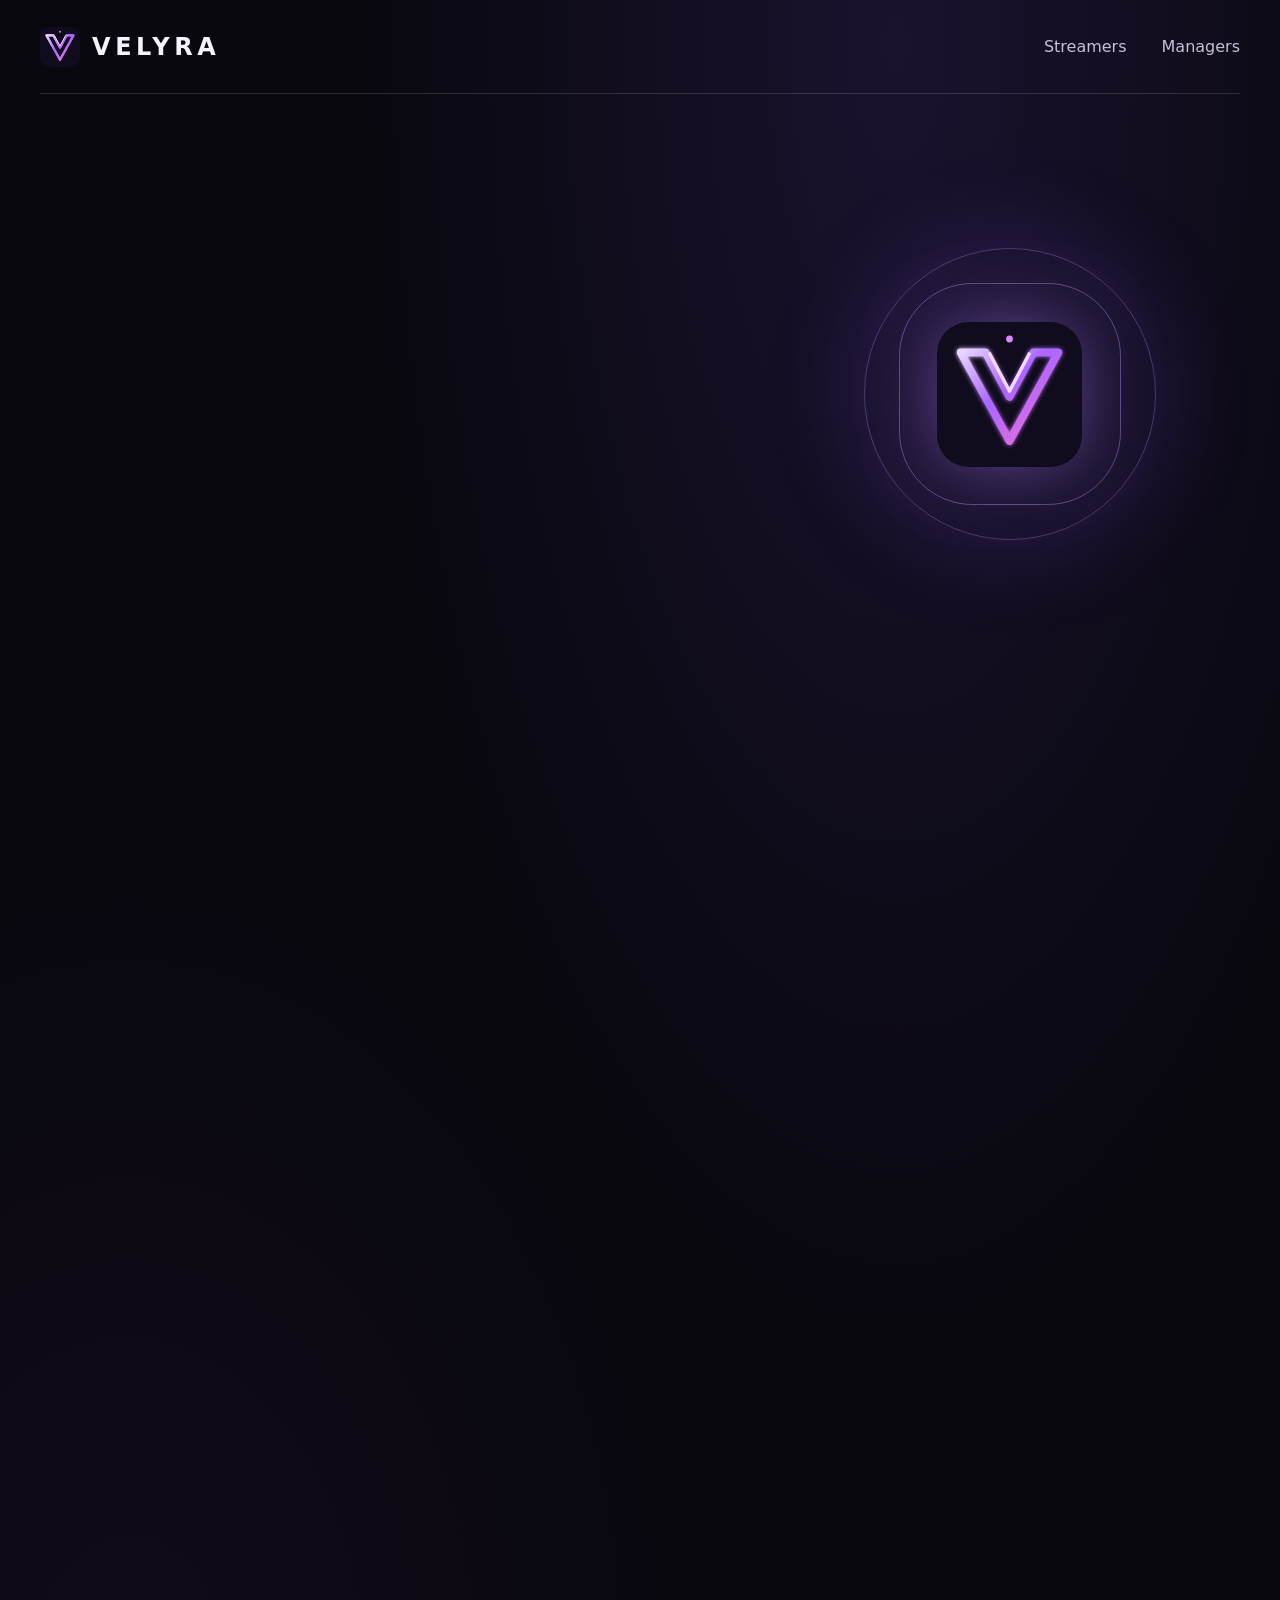
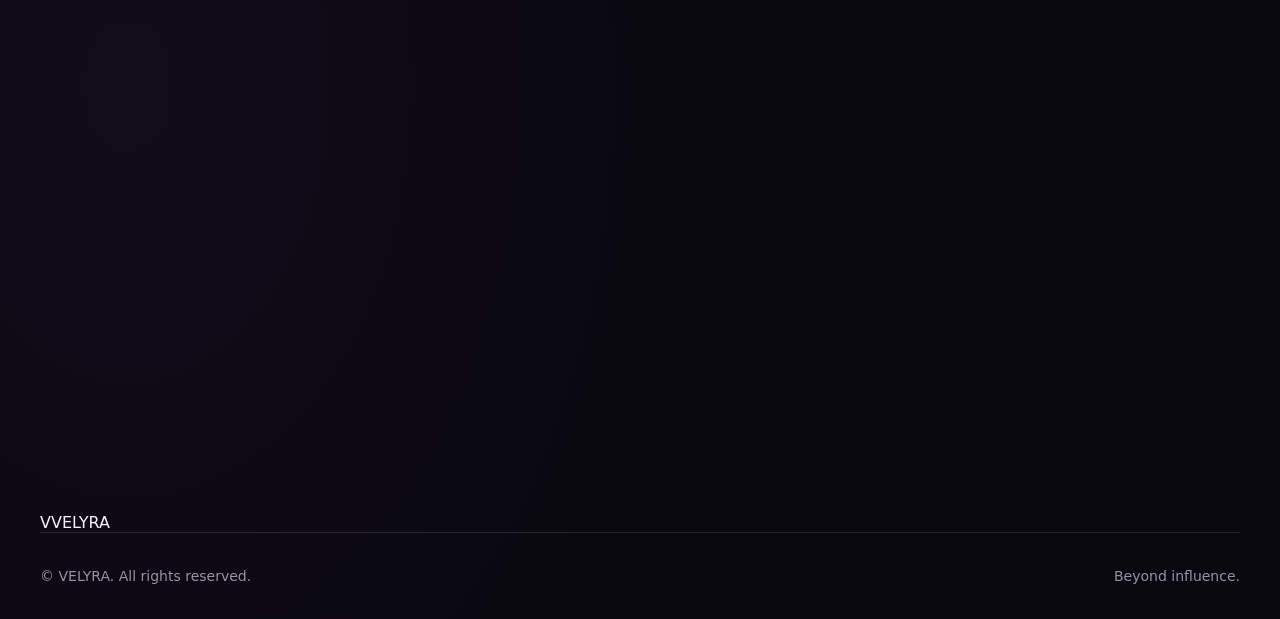
==== commit 8eb72c0f: "Add cinematic purple bubble transition to hero navigation" ====
--- a/index.html
+++ b/index.html
@@ -1 +1 @@
-<!doctype html><html lang="pt"><head><meta charset="utf-8"><meta name="viewport" content="width=device-width,initial-scale=1"><meta name="theme-color" content="#09080f"><meta name="description" content="VELYRA — Representação de streamers e managers."><title>VELYRA — Beyond Influence</title><link rel="icon" href="/logo.svg"><link rel="stylesheet" href="/assets/style.css"></head><body><div class="shell"><header class="nav"><a class="brand" href="/"><img alt="" src="/logo.svg">VELYRA</a><nav class="menu"><a href="#streamers">Streamers</a><a href="#managers">Managers</a></nav></header><main><section class="hero"><div class="reveal"><div class="eyebrow">Creator management agency</div><h1>Talent.<br><span>Elevated.</span></h1><p>Representamos streamers e managers que querem ir mais longe. Estratégia, ligações e oportunidades — tudo num só lugar.</p><div class="actions"><a class="btn primary" href="#streamers">Explorar streamers ↗</a><a class="btn" href="#managers">Conhecer managers</a></div></div><div class="orb" aria-hidden="true"><img src="/logo.svg" alt=""></div></section><section class="directory reveal" id="streamers"><div class="section-title"><div><div class="eyebrow">Our creators</div><h2>Streamers</h2></div><p>Criadores com identidade própria, comunidades fortes e ambição para crescer.</p></div><div id="streamer-list" class="grid" aria-live="polite"><div class="empty"><h3>A preparar os perfis</h3><p>Os streamers publicados vão aparecer aqui.</p></div></div></section><section class="directory reveal" id="managers"><div class="section-title"><div><div class="eyebrow">Our team</div><h2>Managers</h2></div><p>Estratégia, negociação e acompanhamento personalizado para cada parceria.</p></div><div id="manager-list" class="grid" aria-live="polite"><div class="empty"><h3>A preparar a equipa</h3><p>Os managers publicados vão aparecer aqui.</p></div></div></section><section class="cta reveal"><h2>Let's build something.</h2><p>Novas colaborações começam com boas ligações.</p></section></main><footer class="footer"><span>© <span id="year"></span> VELYRA. All rights reserved.</span><span>Beyond influence.</span></footer></div><script type="module" src="/assets/site.js"></script></body></html>+<!doctype html><html lang="pt"><head><meta charset="utf-8"><meta name="viewport" content="width=device-width,initial-scale=1"><meta name="theme-color" content="#09080f"><meta name="description" content="VELYRA — Representação de streamers e managers."><title>VELYRA — Beyond Influence</title><link rel="icon" href="/logo.svg"><link rel="stylesheet" href="/assets/style.css"></head><body><div class="shell"><header class="nav"><a class="brand" href="/"><img alt="" src="/logo.svg">VELYRA</a><nav class="menu"><a href="#streamers">Streamers</a><a href="#managers">Managers</a></nav></header><main><section class="hero"><div class="reveal"><div class="eyebrow">Creator management agency</div><h1>Talent.<br><span>Elevated.</span></h1><p>Representamos streamers e managers que querem ir mais longe. Estratégia, ligações e oportunidades — tudo num só lugar.</p><div class="actions"><a class="btn primary portal-link" href="#streamers" data-portal="streamers">Explorar streamers ↗</a><a class="btn portal-link" href="#managers" data-portal="managers">Conhecer managers</a></div></div><div class="orb" aria-hidden="true"><img src="/logo.svg" alt=""></div></section><section class="directory reveal" id="streamers"><div class="section-title"><div><div class="eyebrow">Our creators</div><h2>Streamers</h2></div><p>Criadores com identidade própria, comunidades fortes e ambição para crescer.</p></div><div id="streamer-list" class="grid" aria-live="polite"><div class="empty"><h3>A preparar os perfis</h3><p>Os streamers publicados vão aparecer aqui.</p></div></div></section><section class="directory reveal" id="managers"><div class="section-title"><div><div class="eyebrow">Our team</div><h2>Managers</h2></div><p>Estratégia, negociação e acompanhamento personalizado para cada parceria.</p></div><div id="manager-list" class="grid" aria-live="polite"><div class="empty"><h3>A preparar a equipa</h3><p>Os managers publicados vão aparecer aqui.</p></div></div></section><section class="cta reveal"><h2>Let's build something.</h2><p>Novas colaborações começam com boas ligações.</p></section></main><div class="portal-overlay" id="portal-overlay" aria-hidden="true"><div class="portal-backdrop"></div><div class="portal-bubbles" id="portal-bubbles"></div><div class="portal-core"><span class="portal-logo">V</span><span class="portal-caption" id="portal-caption">VELYRA</span></div></div><footer class="footer"><span>© <span id="year"></span> VELYRA. All rights reserved.</span><span>Beyond influence.</span></footer></div><script type="module" src="/assets/site.js"></script></body></html>
--- a/assets/style.css
+++ b/assets/style.css
@@ -1 +1,23 @@
-:root{font-family:Inter,ui-sans-serif,system-ui,-apple-system,Segoe UI,sans-serif;color:#f6f3ff;background:#09080f;font-synthesis:none}*{box-sizing:border-box}html{scroll-behavior:smooth}body{margin:0;min-height:100vh;background:radial-gradient(ellipse at 70% 2%,#7c4ee326,transparent 42%),radial-gradient(ellipse at 10% 76%,#8133a014,transparent 34%),#09080f}a{color:inherit;text-decoration:none}button,input,textarea,select{font:inherit}button{cursor:pointer}.shell{width:min(1200px,calc(100% - 48px));margin:0 auto}.nav{height:94px;display:flex;align-items:center;justify-content:space-between;border-bottom:1px solid #fff2}.brand{display:flex;align-items:center;gap:12px;font-size:24px;font-weight:800;letter-spacing:.19em}.brand img{width:40px;height:40px}.menu{display:flex;gap:35px}.menu a{font-size:16px;color:#c8bfd9;transition:color .2s}.menu a:hover{color:white}.hero{min-height:600px;display:grid;grid-template-columns:1.2fr .8fr;align-items:center;gap:48px}.eyebrow{font-size:12px;letter-spacing:.23em;font-weight:750;text-transform:uppercase;color:#bba0fb}.eyebrow:before{content:"";display:inline-block;width:24px;height:2px;background:#bba0fb;vertical-align:middle;margin-right:10px}.hero h1{margin:22px 0 24px;font-size:clamp(60px,8vw,110px);line-height:1.04;letter-spacing:-.072em}.hero h1 span{color:#ad8aff}.hero p{color:#b1a7c0;font-size:20px;line-height:1.7;max-width:590px;margin:0 0 32px}.actions{display:flex;gap:14px;flex-wrap:wrap}.btn{border:1px solid #ffffff35;background:#ffffff0c;color:#fff;padding:16px 25px;border-radius:14px;min-height:56px;font-size:16px;font-weight:600;display:inline-flex;justify-content:center;align-items:center;gap:10px;backdrop-filter:blur(18px);transition:transform .2s,background .2s,border .2s}.btn:hover{transform:translateY(-3px);background:#a582ff23;border-color:#b696ff88}.btn.primary{background:linear-gradient(135deg,#a983ff,#7048db);border-color:transparent;box-shadow:0 10px 42px #8c58ee2d}.orb{display:grid;place-items:center;position:relative;height:390px}.orb:before{content:"";width:290px;height:290px;border-radius:50%;border:1px solid #b796ff55;box-shadow:inset 0 0 100px #8050e122,0 0 100px #8b57f239;animation:float 7s ease-in-out infinite}.orb:after{content:"";position:absolute;width:220px;height:220px;border-radius:33%;border:1px solid #b59cff66;animation:spin 26s linear infinite}.orb img{position:absolute;width:145px;filter:drop-shadow(0 0 38px #ab7cff88)}@keyframes float{50%{transform:translateY(-18px)}}@keyframes spin{to{transform:rotate(360deg)}}.directory{padding:93px 0;border-top:1px solid #ffffff1a}.section-title{display:flex;justify-content:space-between;gap:36px;align-items:end;margin-bottom:36px}.section-title h2{font-size:clamp(45px,5vw,70px);letter-spacing:-.055em;margin:12px 0 0}.section-title p{font-size:18px;max-width:430px;line-height:1.65;color:#b0a5c0;margin:0}.grid{display:grid;grid-template-columns:repeat(3,minmax(0,1fr));gap:20px}.profile{background:linear-gradient(165deg,#ffffff12,#ffffff04);border:1px solid #ffffff25;border-radius:22px;padding:25px;min-height:280px;transition:transform .2s,border-color .2s}.profile:hover{transform:translateY(-5px);border-color:#a883ff80}.profile img,.profile .avatar{width:100%;aspect-ratio:5/3.5;object-fit:cover;border-radius:16px;background:radial-gradient(circle,#8461c835,#1a1429);border:1px solid #ffffff18}.profile .avatar{display:grid;place-items:center;font-size:64px;color:#cab0fc}.profile h3{font-size:25px;margin:21px 0 8px}.profile p{font-size:16px;line-height:1.6;color:#b1a7bf;margin:0}.profile .role{font-size:14px;color:#bca3f9;margin-bottom:9px}.socials{display:flex;flex-wrap:wrap;gap:12px;margin-top:20px}.socials a{font-size:14px;color:#ddccff;border-bottom:1px solid #ac7cfc6e}.empty{grid-column:1/-1;min-height:210px;border:1px dashed #ffffff35;border-radius:22px;display:flex;flex-direction:column;justify-content:center;align-items:center;text-align:center;padding:35px;background:#ffffff05}.empty h3{font-size:25px;margin:0 0 8px}.empty p{font-size:16px;color:#aaa1ba;max-width:550px;line-height:1.7;margin:0}.cta{margin:40px 0 90px;border-radius:27px;border:1px solid #a97bff55;padding:55px;background:radial-gradient(ellipse at right top,#a47cff2b,transparent 70%),#ffffff09}.cta h2{font-size:clamp(36px,5vw,58px);letter-spacing:-.05em;margin:0 0 14px}.cta p{font-size:18px;line-height:1.6;color:#b2a8c0;margin:0}.footer{border-top:1px solid #ffffff20;display:flex;justify-content:space-between;gap:15px;padding:35px 0;color:#9990aa;font-size:14px}.reveal{opacity:0;transform:translateY(22px);transition:opacity .75s,transform .75s}.reveal.visible{opacity:1;transform:none}@media(max-width:850px){.hero{grid-template-columns:1fr;padding:80px 0}.orb{grid-row:1;height:260px}.orb:before{width:185px;height:185px}.orb:after{width:150px;height:150px}.orb img{width:100px}.grid{grid-template-columns:repeat(2,1fr)}.section-title{display:block}.section-title p{margin:15px 0 0}}@media(max-width:590px){.shell{width:calc(100% - 36px)}.nav{height:82px}.brand{font-size:19px;gap:8px}.brand img{width:33px}.menu{gap:18px}.menu a{font-size:14px}.hero{padding:55px 0 78px;gap:0}.hero h1{font-size:57px}.hero p{font-size:18px}.grid{grid-template-columns:1fr}.directory{padding:70px 0}.cta{padding:35px;margin:35px 0 70px}.footer{flex-wrap:wrap}}@media(prefers-reduced-motion:reduce){*,*:before,*:after{animation:none!important;transition:none!important}.reveal{opacity:1;transform:none}}+:root{font-family:Inter,ui-sans-serif,system-ui,-apple-system,Segoe UI,sans-serif;color:#f6f3ff;background:#09080f;font-synthesis:none}*{box-sizing:border-box}html{scroll-behavior:smooth}body{margin:0;min-height:100vh;background:radial-gradient(ellipse at 70% 2%,#7c4ee326,transparent 42%),radial-gradient(ellipse at 10% 76%,#8133a014,transparent 34%),#09080f}a{color:inherit;text-decoration:none}button,input,textarea,select{font:inherit}button{cursor:pointer}.shell{width:min(1200px,calc(100% - 48px));margin:0 auto}.nav{height:94px;display:flex;align-items:center;justify-content:space-between;border-bottom:1px solid #fff2}.brand{display:flex;align-items:center;gap:12px;font-size:24px;font-weight:800;letter-spacing:.19em}.brand img{width:40px;height:40px}.menu{display:flex;gap:35px}.menu a{font-size:16px;color:#c8bfd9;transition:color .2s}.menu a:hover{color:white}.hero{min-height:600px;display:grid;grid-template-columns:1.2fr .8fr;align-items:center;gap:48px}.eyebrow{font-size:12px;letter-spacing:.23em;font-weight:750;text-transform:uppercase;color:#bba0fb}.eyebrow:before{content:"";display:inline-block;width:24px;height:2px;background:#bba0fb;vertical-align:middle;margin-right:10px}.hero h1{margin:22px 0 24px;font-size:clamp(60px,8vw,110px);line-height:1.04;letter-spacing:-.072em}.hero h1 span{color:#ad8aff}.hero p{color:#b1a7c0;font-size:20px;line-height:1.7;max-width:590px;margin:0 0 32px}.actions{display:flex;gap:14px;flex-wrap:wrap}.btn{border:1px solid #ffffff35;background:#ffffff0c;color:#fff;padding:16px 25px;border-radius:14px;min-height:56px;font-size:16px;font-weight:600;display:inline-flex;justify-content:center;align-items:center;gap:10px;backdrop-filter:blur(18px);transition:transform .2s,background .2s,border .2s}.btn:hover{transform:translateY(-3px);background:#a582ff23;border-color:#b696ff88}.btn.primary{background:linear-gradient(135deg,#a983ff,#7048db);border-color:transparent;box-shadow:0 10px 42px #8c58ee2d}.orb{display:grid;place-items:center;position:relative;height:390px}.orb:before{content:"";width:290px;height:290px;border-radius:50%;border:1px solid #b796ff55;box-shadow:inset 0 0 100px #8050e122,0 0 100px #8b57f239;animation:float 7s ease-in-out infinite}.orb:after{content:"";position:absolute;width:220px;height:220px;border-radius:33%;border:1px solid #b59cff66;animation:spin 26s linear infinite}.orb img{position:absolute;width:145px;filter:drop-shadow(0 0 38px #ab7cff88)}@keyframes float{50%{transform:translateY(-18px)}}@keyframes spin{to{transform:rotate(360deg)}}.directory{padding:93px 0;border-top:1px solid #ffffff1a}.section-title{display:flex;justify-content:space-between;gap:36px;align-items:end;margin-bottom:36px}.section-title h2{font-size:clamp(45px,5vw,70px);letter-spacing:-.055em;margin:12px 0 0}.section-title p{font-size:18px;max-width:430px;line-height:1.65;color:#b0a5c0;margin:0}.grid{display:grid;grid-template-columns:repeat(3,minmax(0,1fr));gap:20px}.profile{background:linear-gradient(165deg,#ffffff12,#ffffff04);border:1px solid #ffffff25;border-radius:22px;padding:25px;min-height:280px;transition:transform .2s,border-color .2s}.profile:hover{transform:translateY(-5px);border-color:#a883ff80}.profile img,.profile .avatar{width:100%;aspect-ratio:5/3.5;object-fit:cover;border-radius:16px;background:radial-gradient(circle,#8461c835,#1a1429);border:1px solid #ffffff18}.profile .avatar{display:grid;place-items:center;font-size:64px;color:#cab0fc}.profile h3{font-size:25px;margin:21px 0 8px}.profile p{font-size:16px;line-height:1.6;color:#b1a7bf;margin:0}.profile .role{font-size:14px;color:#bca3f9;margin-bottom:9px}.socials{display:flex;flex-wrap:wrap;gap:12px;margin-top:20px}.socials a{font-size:14px;color:#ddccff;border-bottom:1px solid #ac7cfc6e}.empty{grid-column:1/-1;min-height:210px;border:1px dashed #ffffff35;border-radius:22px;display:flex;flex-direction:column;justify-content:center;align-items:center;text-align:center;padding:35px;background:#ffffff05}.empty h3{font-size:25px;margin:0 0 8px}.empty p{font-size:16px;color:#aaa1ba;max-width:550px;line-height:1.7;margin:0}.cta{margin:40px 0 90px;border-radius:27px;border:1px solid #a97bff55;padding:55px;background:radial-gradient(ellipse at right top,#a47cff2b,transparent 70%),#ffffff09}.cta h2{font-size:clamp(36px,5vw,58px);letter-spacing:-.05em;margin:0 0 14px}.cta p{font-size:18px;line-height:1.6;color:#b2a8c0;margin:0}.footer{border-top:1px solid #ffffff20;display:flex;justify-content:space-between;gap:15px;padding:35px 0;color:#9990aa;font-size:14px}.reveal{opacity:0;transform:translateY(22px);transition:opacity .75s,transform .75s}.reveal.visible{opacity:1;transform:none}@media(max-width:850px){.hero{grid-template-columns:1fr;padding:80px 0}.orb{grid-row:1;height:260px}.orb:before{width:185px;height:185px}.orb:after{width:150px;height:150px}.orb img{width:100px}.grid{grid-template-columns:repeat(2,1fr)}.section-title{display:block}.section-title p{margin:15px 0 0}}@media(max-width:590px){.shell{width:calc(100% - 36px)}.nav{height:82px}.brand{font-size:19px;gap:8px}.brand img{width:33px}.menu{gap:18px}.menu a{font-size:14px}.hero{padding:55px 0 78px;gap:0}.hero h1{font-size:57px}.hero p{font-size:18px}.grid{grid-template-columns:1fr}.directory{padding:70px 0}.cta{padding:35px;margin:35px 0 70px}.footer{flex-wrap:wrap}}@media(prefers-reduced-motion:reduce){*,*:before,*:after{animation:none!important;transition:none!important}.reveal{opacity:1;transform:none}}
+/* Animated social links */
+.socials{gap:9px;margin-top:23px}
+.socials .social-button{--social:#a78bfa;display:inline-flex;align-items:center;gap:13px;justify-content:space-between;padding:10px 13px;border:1px solid color-mix(in srgb,var(--social) 42%,transparent);background:color-mix(in srgb,var(--social) 12%,transparent);color:#fff;border-radius:12px;font-size:13px;font-weight:700;text-decoration:none;transition:transform .25s ease,background .25s ease,box-shadow .25s ease,border-color .25s ease}
+.socials .social-button:hover,.socials .social-button:focus-visible{transform:translateY(-3px);background:color-mix(in srgb,var(--social) 25%,transparent);border-color:var(--social);box-shadow:0 8px 22px color-mix(in srgb,var(--social) 22%,transparent)}
+.socials .social-arrow{display:inline-block;transition:transform .25s ease;opacity:.85}
+.socials .social-button:hover .social-arrow{transform:translate(2px,-2px)}
+.socials .social-twitch{--social:#9146ff}
+.socials .social-kick{--social:#53fc18}
+.socials .social-youtube{--social:#ff0033}
+.socials .social-tiktok{--social:#20d9da}
+.socials .social-instagram{--social:#e956a3}
+.socials .social-contact{--social:#a78bfa}
+@media(prefers-reduced-motion:reduce){.socials .social-button,.socials .social-arrow{transition:none!important}}
+
+/* Face-aware editorial crops: keep faces visible in profile cards */
+.profile img{object-fit:cover;object-position:50% 24%;}
+.profile:has(a[href*="twitch.tv/fragger_sandropt"]) img{object-position:50% 42%}
+.profile:has(a[href*="twitch.tv/joanass"]) img{object-position:50% 13%}
+.profile:has(a[href*="twitch.tv/pipachasqueira"]) img{object-position:50% 12%}
+.profile:has(a[href*="twitch.tv/catarina4fun"]) img{object-position:50% 15%}
+.profile:has(a[href*="twitch.tv/jamiedrakehd"]) img{object-position:50% 40%}
+.profile:has(a[href*="twitch.tv/9miller_thereal1"]) img{object-position:50% 34%}
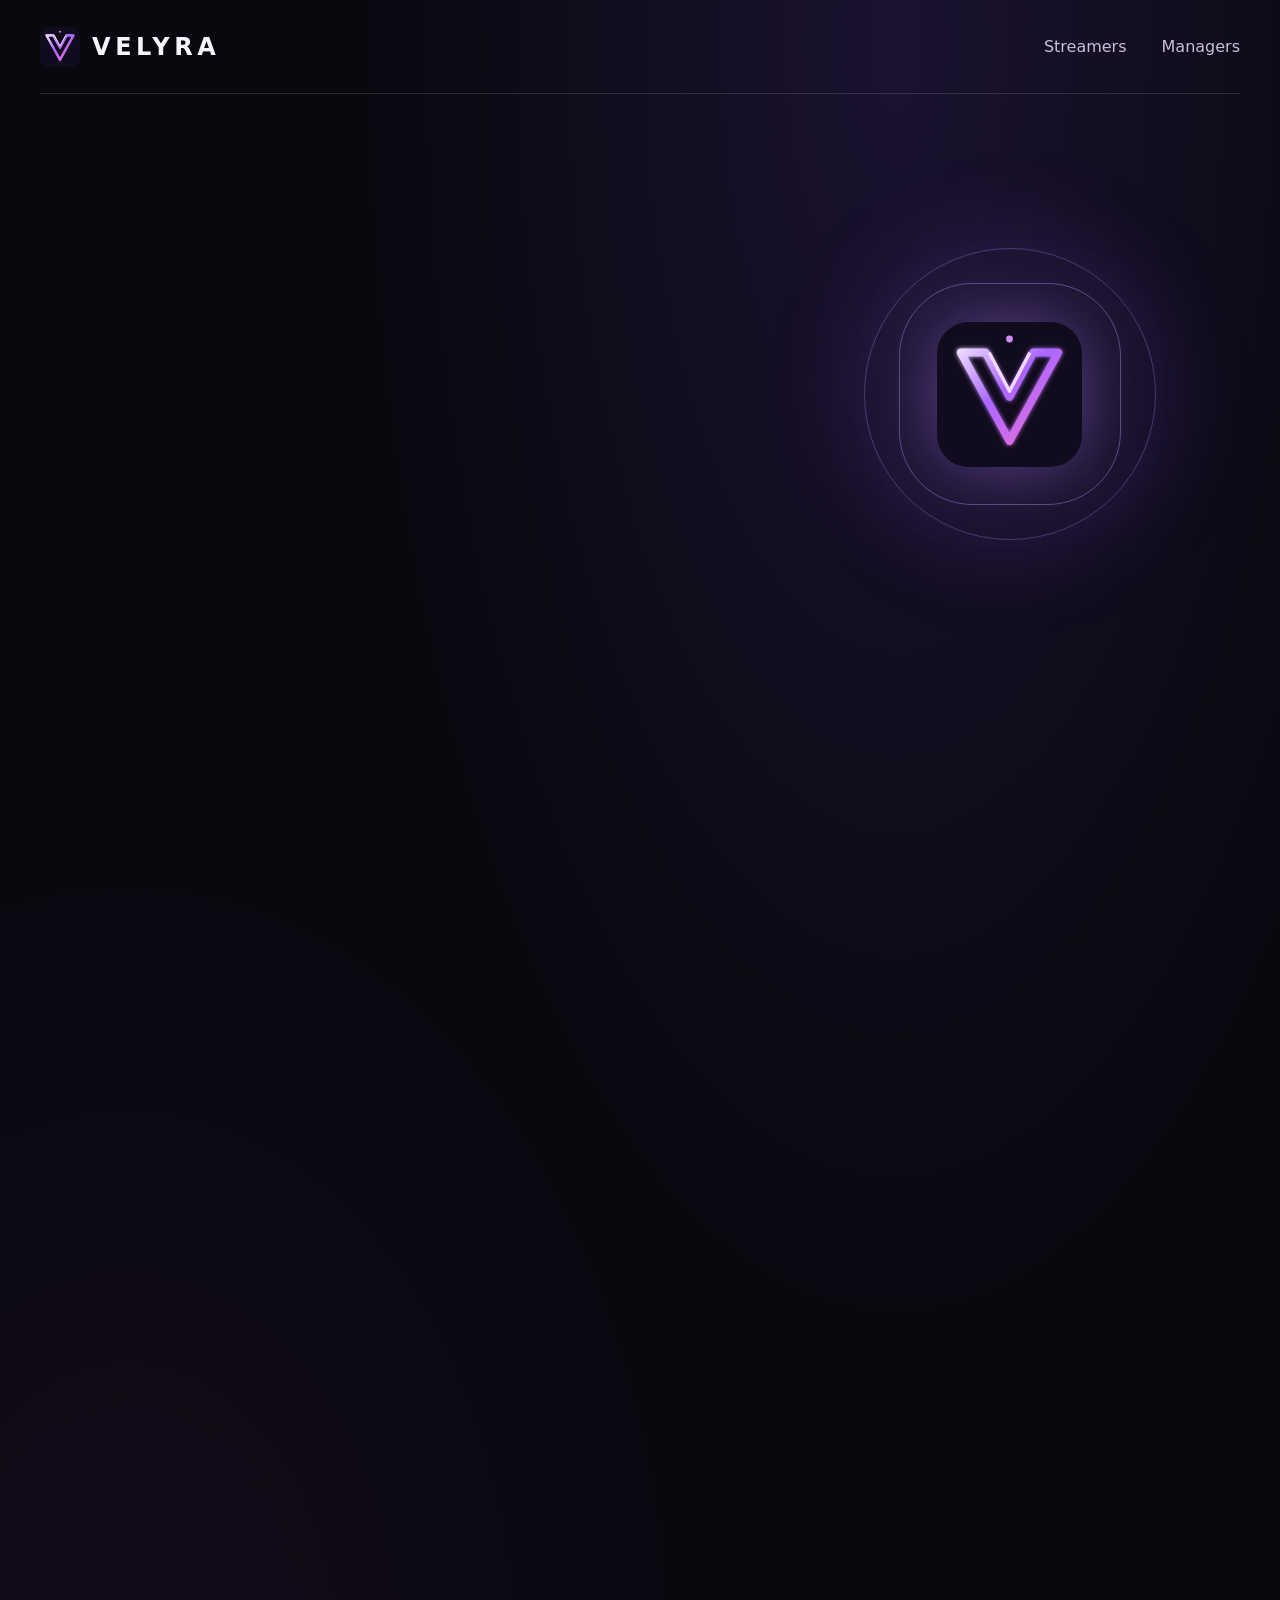
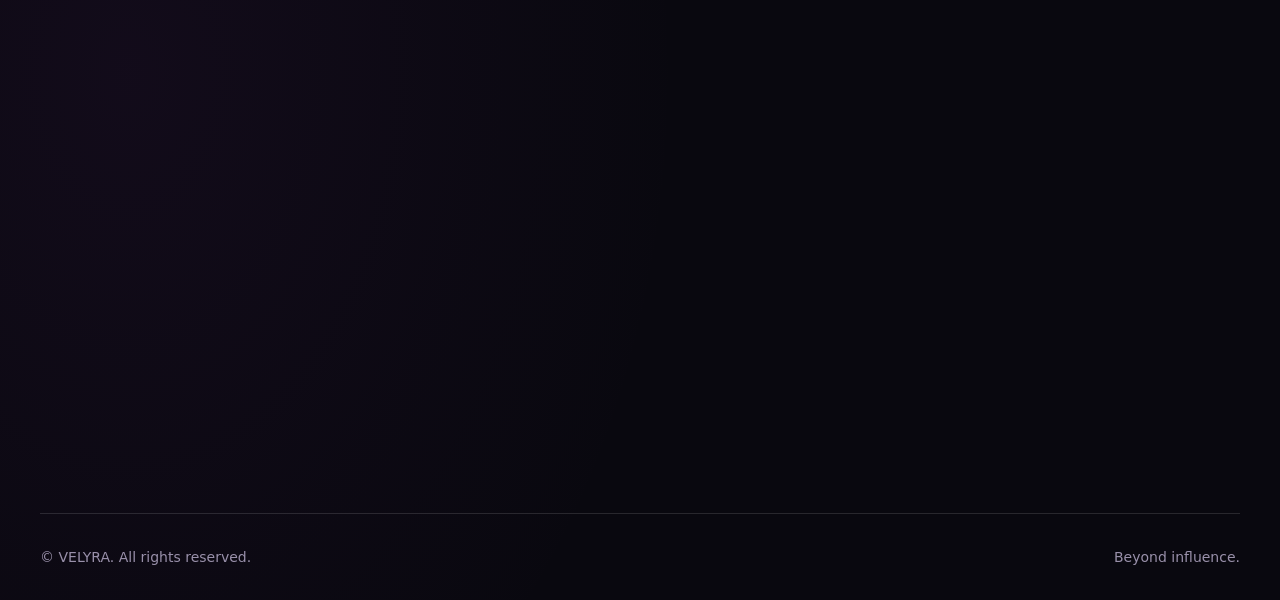
==== commit eec89908: "Load portal independently of Supabase and bust stale script cache" ====
--- a/index.html
+++ b/index.html
@@ -1 +1 @@
-<!doctype html><html lang="pt"><head><meta charset="utf-8"><meta name="viewport" content="width=device-width,initial-scale=1"><meta name="theme-color" content="#09080f"><meta name="description" content="VELYRA — Representação de streamers e managers."><title>VELYRA — Beyond Influence</title><link rel="icon" href="/logo.svg"><link rel="stylesheet" href="/assets/style.css"></head><body><div class="shell"><header class="nav"><a class="brand" href="/"><img alt="" src="/logo.svg">VELYRA</a><nav class="menu"><a href="#streamers">Streamers</a><a href="#managers">Managers</a></nav></header><main><section class="hero"><div class="reveal"><div class="eyebrow">Creator management agency</div><h1>Talent.<br><span>Elevated.</span></h1><p>Representamos streamers e managers que querem ir mais longe. Estratégia, ligações e oportunidades — tudo num só lugar.</p><div class="actions"><a class="btn primary portal-link" href="#streamers" data-portal="streamers">Explorar streamers ↗</a><a class="btn portal-link" href="#managers" data-portal="managers">Conhecer managers</a></div></div><div class="orb" aria-hidden="true"><img src="/logo.svg" alt=""></div></section><section class="directory reveal" id="streamers"><div class="section-title"><div><div class="eyebrow">Our creators</div><h2>Streamers</h2></div><p>Criadores com identidade própria, comunidades fortes e ambição para crescer.</p></div><div id="streamer-list" class="grid" aria-live="polite"><div class="empty"><h3>A preparar os perfis</h3><p>Os streamers publicados vão aparecer aqui.</p></div></div></section><section class="directory reveal" id="managers"><div class="section-title"><div><div class="eyebrow">Our team</div><h2>Managers</h2></div><p>Estratégia, negociação e acompanhamento personalizado para cada parceria.</p></div><div id="manager-list" class="grid" aria-live="polite"><div class="empty"><h3>A preparar a equipa</h3><p>Os managers publicados vão aparecer aqui.</p></div></div></section><section class="cta reveal"><h2>Let's build something.</h2><p>Novas colaborações começam com boas ligações.</p></section></main><div class="portal-overlay" id="portal-overlay" aria-hidden="true"><div class="portal-backdrop"></div><div class="portal-bubbles" id="portal-bubbles"></div><div class="portal-core"><span class="portal-logo">V</span><span class="portal-caption" id="portal-caption">VELYRA</span></div></div><footer class="footer"><span>© <span id="year"></span> VELYRA. All rights reserved.</span><span>Beyond influence.</span></footer></div><script type="module" src="/assets/site.js"></script></body></html>+<!doctype html><html lang="pt"><head><meta charset="utf-8"><meta name="viewport" content="width=device-width,initial-scale=1"><meta name="theme-color" content="#09080f"><meta name="description" content="VELYRA — Representação de streamers e managers."><title>VELYRA — Beyond Influence</title><link rel="icon" href="/logo.svg"><link rel="stylesheet" href="/assets/style.css"></head><body><div class="shell"><header class="nav"><a class="brand" href="/"><img alt="" src="/logo.svg">VELYRA</a><nav class="menu"><a href="#streamers">Streamers</a><a href="#managers">Managers</a></nav></header><main><section class="hero"><div class="reveal"><div class="eyebrow">Creator management agency</div><h1>Talent.<br><span>Elevated.</span></h1><p>Representamos streamers e managers que querem ir mais longe. Estratégia, ligações e oportunidades — tudo num só lugar.</p><div class="actions"><a class="btn primary portal-link" href="#streamers" data-portal="streamers">Explorar streamers ↗</a><a class="btn portal-link" href="#managers" data-portal="managers">Conhecer managers</a></div></div><div class="orb" aria-hidden="true"><img src="/logo.svg" alt=""></div></section><section class="directory reveal" id="streamers"><div class="section-title"><div><div class="eyebrow">Our creators</div><h2>Streamers</h2></div><p>Criadores com identidade própria, comunidades fortes e ambição para crescer.</p></div><div id="streamer-list" class="grid" aria-live="polite"><div class="empty"><h3>A preparar os perfis</h3><p>Os streamers publicados vão aparecer aqui.</p></div></div></section><section class="directory reveal" id="managers"><div class="section-title"><div><div class="eyebrow">Our team</div><h2>Managers</h2></div><p>Estratégia, negociação e acompanhamento personalizado para cada parceria.</p></div><div id="manager-list" class="grid" aria-live="polite"><div class="empty"><h3>A preparar a equipa</h3><p>Os managers publicados vão aparecer aqui.</p></div></div></section><section class="cta reveal"><h2>Let's build something.</h2><p>Novas colaborações começam com boas ligações.</p></section></main><div class="portal-overlay" id="portal-overlay" aria-hidden="true"><div class="portal-backdrop"></div><div class="portal-bubbles" id="portal-bubbles"></div><div class="portal-core"><span class="portal-logo">V</span><span class="portal-caption" id="portal-caption">VELYRA</span></div></div><footer class="footer"><span>© <span id="year"></span> VELYRA. All rights reserved.</span><span>Beyond influence.</span></footer></div><script defer src="/assets/portal.js?v=3"></script><script type="module" src="/assets/site.js?v=3"></script></body></html>
--- a/assets/style.css
+++ b/assets/style.css
@@ -21,3 +21,30 @@
 .profile:has(a[href*="twitch.tv/catarina4fun"]) img{object-position:50% 15%}
 .profile:has(a[href*="twitch.tv/jamiedrakehd"]) img{object-position:50% 40%}
 .profile:has(a[href*="twitch.tv/9miller_thereal1"]) img{object-position:50% 34%}
+
+/* VELYRA cinematic bubble portal — hero navigation */
+.portal-link{position:relative;overflow:hidden;isolation:isolate}
+.portal-link::before{content:"";position:absolute;inset:-80%;background:radial-gradient(circle,#fff8 0%,#c99bff44 20%,transparent 45%);transform:translateX(-85%) rotate(15deg);transition:transform .65s cubic-bezier(.2,.8,.2,1);z-index:-1}
+.portal-link:hover::before{transform:translateX(80%) rotate(15deg)}
+.portal-link:hover{box-shadow:0 0 0 1px #bf8affaa,0 10px 38px #8c4afc5c}
+.portal-overlay{position:fixed;inset:0;z-index:9999;pointer-events:none;opacity:0;visibility:hidden;overflow:hidden;display:grid;place-items:center}
+.portal-overlay.active{visibility:visible;opacity:1}
+.portal-backdrop{position:absolute;inset:0;background:radial-gradient(circle at 50% 50%,#b67bff 0%,#7037c8 35%,#160b2c 85%);transform:scale(.01);border-radius:50%;opacity:0}
+.portal-overlay.active .portal-backdrop{animation:portal-fill 1.3s cubic-bezier(.18,.8,.2,1) forwards}
+.portal-overlay.out .portal-backdrop{animation:portal-clear .7s cubic-bezier(.75,0,.95,.5) forwards}
+.portal-bubbles{position:absolute;inset:0;overflow:hidden}
+.portal-bubble{position:absolute;left:var(--x);top:var(--y);width:var(--size);height:var(--size);border-radius:50%;border:1px solid #ffffff85;background:radial-gradient(circle at 27% 23%,#ffffffa8 0%,#dfb8ff66 19%,#9550f1b5 53%,#4e1c98e6 84%);box-shadow:inset -9px -12px 25px #3c147c88,inset 5px 6px 12px #fff7,0 0 22px #bc80ff8a;opacity:0;transform:translate(-50%,-50%) scale(.05)}
+.portal-overlay.active .portal-bubble{animation:portal-bubble-rise var(--dur) cubic-bezier(.14,.7,.25,1) var(--delay) both}
+.portal-core{position:relative;z-index:2;display:flex;flex-direction:column;align-items:center;gap:20px;opacity:0;transform:scale(.4);filter:blur(10px)}
+.portal-overlay.active .portal-core{animation:portal-core-in .8s cubic-bezier(.18,.8,.2,1) .55s both}
+.portal-overlay.out .portal-core{animation:portal-core-out .35s ease both}
+.portal-logo{display:grid;place-items:center;width:120px;height:120px;border:2px solid #f0d6ffb8;border-radius:32px;background:#1d0b36b8;box-shadow:0 0 80px #e4b6ff8c;color:#f5e7ff;font-size:75px;font-weight:200;line-height:1;transform:rotate(-6deg)}
+.portal-caption{font-size:clamp(28px,5vw,54px);font-weight:800;letter-spacing:.22em;text-shadow:0 0 35px #fff8;color:white}
+.portal-overlay.out{animation:portal-overlay-out .7s ease forwards}
+@keyframes portal-fill{0%{transform:scale(.01);border-radius:50%;opacity:0}20%{opacity:1}100%{transform:scale(3.5);border-radius:0;opacity:1}}
+@keyframes portal-clear{0%{transform:scale(3.5);border-radius:0;opacity:1}100%{transform:scale(.01);border-radius:50%;opacity:0}}
+@keyframes portal-bubble-rise{0%{opacity:0;transform:translate(-50%,-50%) scale(.05) translateY(80px)}25%{opacity:1}75%{opacity:1}100%{opacity:0;transform:translate(-50%,-50%) scale(2) translateY(-140px)}}
+@keyframes portal-core-in{0%{opacity:0;transform:scale(.4);filter:blur(10px)}100%{opacity:1;transform:scale(1);filter:blur(0)}}
+@keyframes portal-core-out{to{opacity:0;transform:scale(1.4);filter:blur(12px)}}
+@keyframes portal-overlay-out{0%,80%{visibility:visible;opacity:1}100%{visibility:hidden;opacity:0}}
+@media(prefers-reduced-motion:reduce){.portal-overlay,.portal-bubble,.portal-backdrop,.portal-core{animation:none!important;transition:none!important}}
